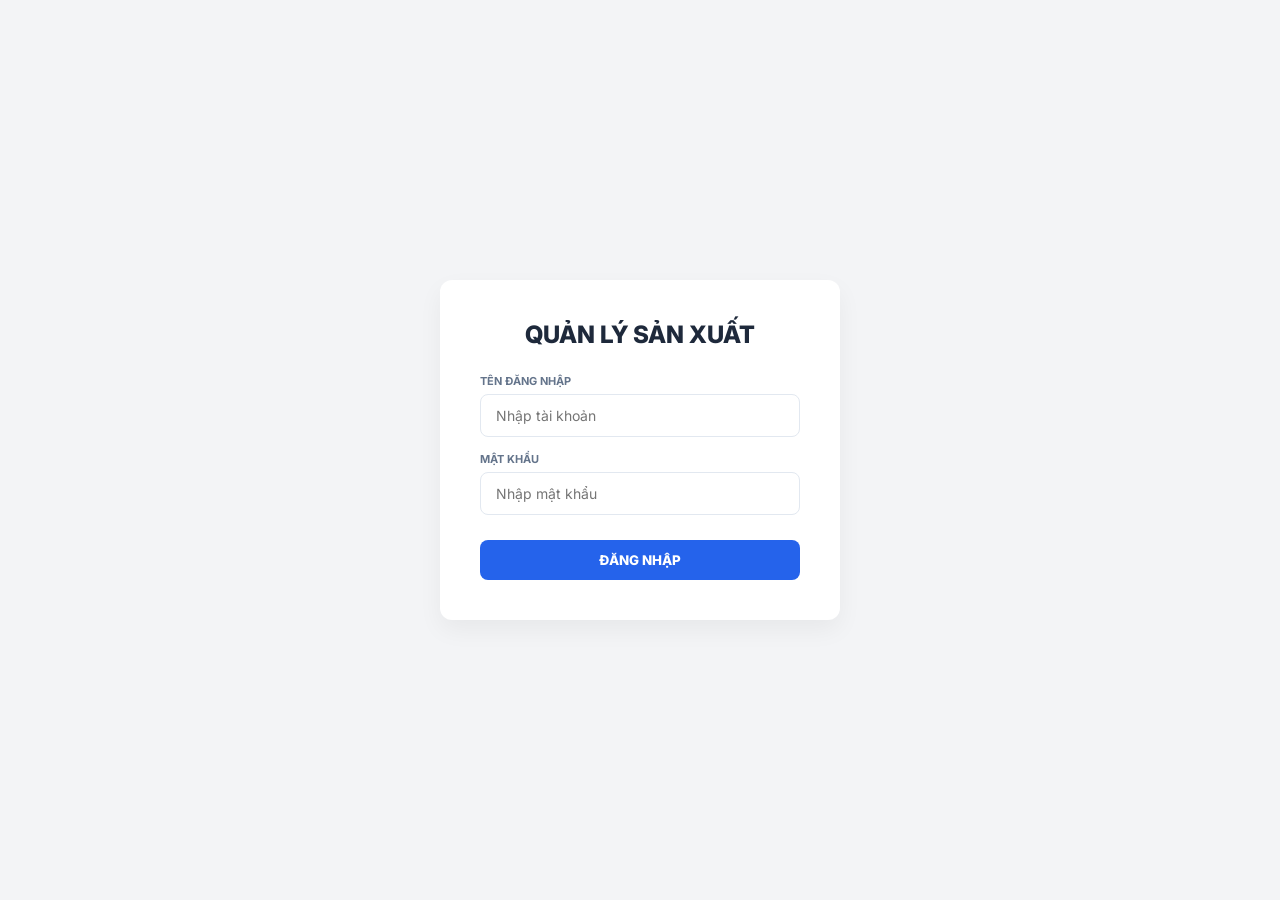
==== index.html @ e784d800 "Update index.html" ====
<!DOCTYPE html>
<html lang="vi">
<head>
    <meta charset="UTF-8">
    <meta name="viewport" content="width=device-width, initial-scale=1.0">
    <title>Hệ thống Quản lý LSX</title>
    <link href="https://fonts.googleapis.com/css2?family=Inter:wght@400;500;600;700;800;900&display=swap" rel="stylesheet">
    <link rel="stylesheet" href="style.css">
</head>
<body>

<div id="login-screen" style="display: none;">
    <div class="login-card">
        <h2>QUẢN LÝ SẢN XUẤT</h2>
        <div id="error-box" class="error-msg"></div>
        <div class="form-group">
            <label>Tên đăng nhập</label>
            <input type="text" id="user" placeholder="Nhập tài khoản">
        </div>
        <div class="form-group">
            <label>Mật khẩu</label>
            <input type="password" id="pass" placeholder="Nhập mật khẩu">
        </div>
        <button id="login-btn" onclick="handleLogin()">ĐĂNG NHẬP</button>
    </div>
</div>

<div class="app-container" id="main-app" style="display: none;">
    <aside class="sidebar">
        <div class="sidebar-header">
            <h3>BỘ LỌC TÌM KIẾM</h3>
            <a href="#" onclick="logout()" style="font-size: 11px; color: red;">Đăng xuất</a>
        </div>
        
        <div class="filter-box">
            <input type="text" id="filter-lsx" placeholder="Tìm LSX, Sản phẩm, Ghi chú...">
            <input type="text" id="filter-customer" placeholder="Theo khách hàng...">
            <select id="filter-stage">
                <option value="">-- Tất cả công đoạn --</option>
                <option value="cut">Cắt vải</option>
                <option value="sew">May thành phẩm</option>
                <option value="qc">Kiểm tra QC</option>
            </select>
            <div class="date-range-group">
                <div class="date-item">
                    <label>Từ ngày:</label>
                    <input type="date" id="filter-date-from">
                </div>
                <div class="date-item">
                    <label>Đến ngày:</label>
                    <input type="date" id="filter-date-to">
                </div>
            </div>
        </div>

        <div class="lsx-list-container">
            <div class="list-header-flex">
                <div class="list-label">DANH SÁCH LỆNH SẢN XUẤT</div>
                <button class="btn-add-main" onclick="prepareAddNew()">+ THÊM MỚI</button>
            </div>
            <div class="lsx-list" id="lsx-list-items"></div>
        </div>
    </aside>

    <main class="main-editor">
        <header class="editor-header">
            <div class="title-group">
                <h1>CHI TIẾT: <span id="display-lsx-title">---</span></h1>
                <p id="display-sub-info">Chế độ: <strong id="mode-text">Đang tải...</strong></p>
            </div>
            <div class="header-actions">
                <button class="btn-secondary" onclick="cancelAction()">HỦY BỎ</button>
                <button class="btn-primary" onclick="saveData()">LƯU DỮ LIỆU</button>
            </div>
        </header>

        <section class="form-card master-card">
            <div class="card-header">Thông tin Lệnh sản xuất (Master)</div>
            <div class="form-grid">
                <div class="field">
                    <label>Ngày LSX (Chỉ xem)</label>
                    <input type="text" id="master-date" readonly class="readonly-field" value="---">
                </div>
                <div class="field">
                    <label>Mã Lệnh sản xuất (LSX)</label>
                    <input type="text" id="master-lsx-code" readonly class="readonly-field">
                </div>
                <div class="field">
                    <label>Khách hàng</label>
                    <input type="text" id="master-customer" placeholder="Nhập tên khách hàng...">
                </div>
                <div class="field">
                    <label>Sản phẩm</label>
                    <input type="text" id="master-product" placeholder="Tên sản phẩm...">
                </div>
                <div class="field">
                    <label>Trạng thái LSX</label>
                    <select id="master-status">
                        <option value="Chưa thực hiện">Chưa thực hiện</option>
                        <option value="Đang thực hiện">Đang thực hiện</option>
                        <option value="Hoàn thành">Hoàn thành</option>
                        <option value="Hủy">Hủy</option>
                    </select>
                </div>
                <div class="field">
                    <label>Ghi chú Lệnh sản xuất</label>
                    <input type="text" id="master-note" placeholder="Ghi chú quan trọng cho lệnh này...">
                </div>
            </div>
        </section>

        <section class="form-card detail-card">
            <div class="card-header-flex">
                <span>Dữ liệu thống kê công đoạn (Detail)</span>
                <button class="btn-add" onclick="addNewRow()">+ Thêm công đoạn</button>
            </div>
            <div class="table-container">
                <table class="detail-table">
                    <thead>
                        <tr>
                            <th width="12%">Ngày thống kê</th>
                            <th width="15%">Người thống kê</th>
                            <th width="15%">Mã công đoạn</th>
                            <th width="10%">SL Mục tiêu</th>
                            <th width="10%">SL Thực tế</th>
                            <th width="8%">Tỉ lệ %</th>
                            <th width="15%">Trạng thái CĐ</th>
                            <th width="5%"></th>
                        </tr>
                    </thead>
                    <tbody id="detail-body"></tbody>
                </table>
            </div>
        </section>
    </main>
</div>

<!-- <script src="script.js"></script> -->
<script>
    const API_BASE = 'https://api-sx.technoup.info/api';

    // 1. Kiểm tra Auth (Giữ nguyên)
    document.addEventListener('DOMContentLoaded', async () => {
        const userLoggedStr = localStorage.getItem('user_logged');
        if (!userLoggedStr) { showLogin(true); return; }
        try {
            let userData = JSON.parse(userLoggedStr);
            showLogin(false);
            fetchLSXList();
        } catch (e) { logoutForced(); }
    });

    // 2. LOG DỮ LIỆU TỪ API CHI TIẾT
    async function loadDetail(id) {
        const userData = JSON.parse(localStorage.getItem('user_logged'));
        console.log(`--- [DEBUG] Đang tải chi tiết cho LSX ID: ${id} ---`);
        
        try {
            const res = await fetch(`${API_BASE}/lsx/detail/${id}`, {
                headers: { 'Authorization': `Bearer ${userData.token}` }
            });
            const result = await res.json();
            
            console.log("1. Dữ liệu thô từ API (result.details):", result.details);

            const master = result.master;
            const details = result.details;

            document.getElementById('display-lsx-title').innerText = master.lsx_code;
            document.getElementById('master-lsx-code').value = master.lsx_code;
            document.getElementById('master-customer').value = master.customer_name;
            document.getElementById('master-product').value = master.product_name;
            document.getElementById('master-status').value = master.status;
            document.getElementById('master-note').value = master.note;
            document.getElementById('master-date').value = master.created_at ? master.created_at.split(' ')[0] : '---';

            const tbody = document.getElementById('detail-body');
            tbody.innerHTML = '';

            // Kiểm tra từng dòng detail trước khi render
            details.forEach((d, index) => {
                console.log(`2. Dòng [${index}] - record_date gốc:`, `'${d.record_date}'`);
                addNewRow(d);
            });

        } catch (e) { 
            console.error("Critical Error trong loadDetail:", e);
            alert("Lỗi tải chi tiết!"); 
        }
    }

    // 3. LOG QUÁ TRÌNH ĐỔ VÀO INPUT DATE
    function addNewRow(data = {}) {
        const tbody = document.getElementById('detail-body');
        const row = document.createElement('tr');
        
        // Debug logic xử lý ngày
        let rawDate = data.record_date || '';
        let processedDate = '';
        
        if (rawDate) {
            // Thẻ <input type="date"> CHỈ CHẤP NHẬN định dạng: YYYY-MM-DD
            processedDate = rawDate.split(' ')[0]; // Tách bỏ phần giờ nếu có
            console.log(`   -> Debug Row: Gốc [${rawDate}] | Sau xử lý [${processedDate}]`);
        }

        row.innerHTML = `
            <td><input type="date" class="col-date" value="${processedDate}"></td>
            <td><input type="text" class="col-name" value="${data.recorder_name || ''}"></td>
            <td><input type="text" class="col-code" value="${data.stage_code || ''}"></td>
            <td><input type="number" class="col-tg tg-num" value="${data.target_quantity || 0}" oninput="calcRate(this)"></td>
            <td><input type="number" class="col-ac ac-num" value="${data.actual_quantity || 0}" oninput="calcRate(this)"></td>
            <td class="rate-cell">${data.target_quantity ? Math.round(data.actual_quantity/data.target_quantity*100) : 0}%</td>
            <td>
                <select class="col-status">
                    <option value="Đang làm" ${data.stage_status==='Đang làm'?'selected':''}>Đang làm</option>
                    <option value="Hoàn thành" ${data.stage_status==='Hoàn thành'?'selected':''}>Hoàn thành</option>
                </select>
            </td>
            <td><button type="button" onclick="this.closest('tr').remove()" style="color:red; border:none; background:none;">✕</button></td>
        `;
        tbody.appendChild(row);

        // Kiểm tra xem trình duyệt có chấp nhận giá trị đó không
        const lastInput = row.querySelector('.col-date');
        if (processedDate && lastInput.value === "") {
            console.warn(`   !!! LỖI: Trình duyệt từ chối giá trị "${processedDate}". Có thể sai định dạng YYYY-MM-DD.`);
        }
    }

    // --- CÁC HÀM BỔ TRỢ (GIỮ NGUYÊN) ---
    async function fetchLSXList() {
        const userData = JSON.parse(localStorage.getItem('user_logged'));
        const res = await fetch(`${API_BASE}/lsx/list`, { headers: { 'Authorization': `Bearer ${userData.token}` } });
        const result = await res.json();
        if (result.status === "success") renderLSXList(result.data);
    }

    function renderLSXList(data) {
        const container = document.getElementById('lsx-list-items');
        container.innerHTML = '';
        data.forEach(item => {
            const div = document.createElement('div');
            div.className = 'lsx-item';
            div.style = "padding:10px; border-bottom:1px solid #eee; cursor:pointer";
            div.onclick = () => loadDetail(item.id);
            div.innerHTML = `<b>${item.lsx_code}</b><br><small>${item.customer_name || 'Khách lẻ'}</small>`;
            container.appendChild(div);
        });
    }

    function calcRate(el) {
        const row = el.closest('tr');
        const tg = parseFloat(row.querySelector('.tg-num').value) || 0;
        const ac = parseFloat(row.querySelector('.ac-num').value) || 0;
        row.querySelector('.rate-cell').innerText = tg > 0 ? Math.round(ac / tg * 100) + '%' : '0%';
    }

    function showLogin(isLogin) {
        document.getElementById('login-screen').style.display = isLogin ? 'flex' : 'none';
        document.getElementById('main-app').style.display = isLogin ? 'none' : 'flex';
    }
</script>
</body>
</html>
---- style.css ----
:root {
    --primary: #2563eb; --success: #10b981; --danger: #ef4444; --warning: #f59e0b;
    --sidebar-bg: #ffffff; --main-bg: #f8fafc; --border: #e2e8f0; --text: #1e293b;
}

* { box-sizing: border-box; font-family: 'Inter', system-ui, sans-serif; }
body { margin: 0; background: var(--main-bg); color: var(--text); }

.app-container { 
    display: none; 
    height: 100vh; 
    overflow: hidden; 
}

/* SIDEBAR */
.sidebar { width: 380px; background: var(--sidebar-bg); border-right: 1px solid var(--border); display: flex; flex-direction: column; }
.sidebar-header { padding: 20px; border-bottom: 1px solid var(--border); display: flex; justify-content: space-between; align-items: center; }
.sidebar-header h3 { margin: 0; font-size: 13px; color: var(--primary); font-weight: 800; }

.filter-box { padding: 15px; background: #f1f5f9; border-bottom: 1px solid var(--border); display: flex; flex-direction: column; gap: 10px; }
.filter-box input, .filter-box select { width: 100%; padding: 8px 12px; border: 1px solid var(--border); border-radius: 6px; font-size: 13px; outline: none; }

.date-range-group { display: flex; gap: 10px; }
.date-item { flex: 1; }
.date-item label { font-size: 11px; color: #64748b; font-weight: bold; margin-bottom: 4px; display: block; }

.lsx-list-container { flex-grow: 1; overflow-y: auto; padding: 10px; }
.list-header-flex { display: flex; justify-content: space-between; align-items: center; padding: 10px; }
.list-label { font-size: 11px; font-weight: 900; color: #94a3b8; text-transform: uppercase; }
.btn-add-main { background: var(--success); color: white; border: none; padding: 6px 12px; border-radius: 4px; font-size: 11px; font-weight: 800; cursor: pointer; }

.lsx-item { padding: 15px; border-radius: 12px; margin-bottom: 10px; cursor: pointer; border: 1px solid transparent; background: white; box-shadow: 0 2px 4px rgba(0,0,0,0.02); transition: 0.2s; }
.lsx-item:hover { transform: translateY(-2px); box-shadow: 0 4px 12px rgba(0,0,0,0.05); }
.lsx-item.active { border-color: var(--primary); background: #eff6ff; }

.lsx-item-top { display: flex; justify-content: space-between; margin-bottom: 8px; }
.code { font-weight: 800; color: #1e293b; font-size: 13px; }
.customer-tag { font-size: 11px; background: #e0e7ff; color: #4338ca; padding: 2px 6px; border-radius: 4px; }
.lsx-item-name { font-size: 14px; font-weight: 600; margin-bottom: 10px; color: #334155; }
.lsx-item-meta { display: flex; justify-content: space-between; align-items: center; margin-bottom: 10px; font-size: 12px; color: #64748b; }
.status-dot { width: 8px; height: 8px; border-radius: 50%; display: inline-block; }
.processing { background: var(--primary); }

.lsx-item-progress { display: flex; align-items: center; gap: 10px; font-size: 11px; font-weight: bold; }
.progress-bg { flex-grow: 1; height: 6px; background: #e2e8f0; border-radius: 3px; overflow: hidden; }
.progress-fill { height: 100%; background: var(--success); }

/* MAIN EDITOR */
.main-editor { flex-grow: 1; overflow-y: auto; padding: 30px; }
.editor-header { display: flex; justify-content: space-between; align-items: center; margin-bottom: 30px; }
.editor-header h1 { margin: 0; font-size: 20px; font-weight: 800; }
.header-actions { display: flex; gap: 10px; }

.form-card { background: white; border-radius: 15px; padding: 25px; border: 1px solid var(--border); margin-bottom: 25px; box-shadow: 0 4px 6px -1px rgba(0,0,0,0.02); }
.card-header, .card-header-flex { font-weight: bold; color: var(--primary); margin-bottom: 20px; border-bottom: 1px solid #f1f5f9; padding-bottom: 15px; font-size: 15px; }
.card-header-flex { display: flex; justify-content: space-between; align-items: center; }

.form-grid { display: grid; grid-template-columns: 1fr 1fr; gap: 20px; }
.field label { display: block; font-size: 11px; font-weight: 700; color: #64748b; margin-bottom: 6px; text-transform: uppercase; }
.field input, .field select { width: 100%; padding: 10px 15px; border: 1px solid var(--border); border-radius: 8px; outline: none; font-size: 14px; }
.readonly-field { background: #f8fafc; color: #94a3b8; cursor: not-allowed; }

.detail-table { width: 100%; border-collapse: collapse; }
.detail-table th { text-align: left; background: #f8fafc; padding: 12px; font-size: 11px; color: #64748b; border-bottom: 2px solid var(--border); text-transform: uppercase; }
.detail-table td { padding: 10px; border-bottom: 1px solid #f1f5f9; }
.detail-table input, .detail-table select { width: 100%; padding: 8px; border: 1px solid var(--border); border-radius: 6px; font-size: 13px; outline: none; }
.detail-table input:focus { border-color: var(--primary); }

/* BUTTONS */
.btn-primary { background: var(--primary); color: white; border: none; padding: 12px 25px; border-radius: 8px; font-weight: 800; cursor: pointer; }
.btn-secondary { background: white; color: #64748b; border: 1px solid var(--border); padding: 12px 25px; border-radius: 8px; font-weight: 800; cursor: pointer; }
.btn-add { background: #eff6ff; color: var(--primary); border: 1px dashed var(--primary); padding: 8px 15px; border-radius: 8px; font-weight: 800; cursor: pointer; }
.btn-del { color: var(--danger); border: none; background: none; font-size: 20px; cursor: pointer; }
.btn-reset { background: none; border: none; color: var(--primary); font-size: 12px; cursor: pointer; text-decoration: underline; }

/* LOGIN SCREEN */
#login-screen {
    position: fixed; top: 0; left: 0; width: 100%; height: 100%;
    background: #f3f4f6; display: flex; align-items: center; justify-content: center; z-index: 9999;
}
.login-card {
    background: white; padding: 40px; border-radius: 12px;
    box-shadow: 0 10px 25px rgba(0,0,0,0.05); width: 100%; max-width: 400px;
}
.login-card h2 { 
    text-align: center; margin-top: 0; margin-bottom: 25px; 
    color: var(--text); font-weight: 800; text-transform: uppercase; 
}
.form-group { margin-bottom: 15px; }
.form-group label { 
    display: block; font-size: 11px; font-weight: 700; 
    color: #64748b; margin-bottom: 6px; text-transform: uppercase; 
}
.form-group input { 
    width: 100%; padding: 12px 15px; border: 1px solid var(--border); 
    border-radius: 8px; outline: none; font-size: 14px; 
}
#login-btn { 
    width: 100%; background: var(--primary); color: white; border: none; 
    padding: 12px; border-radius: 8px; font-weight: 800; cursor: pointer; margin-top: 10px;
}
/* Error message style */
.error-msg { 
    background: #fef2f2; color: #b91c1c; padding: 10px; border-radius: 6px; 
    font-size: 13px; margin-bottom: 15px; display: none; border: 1px solid #fee2e2; 
}
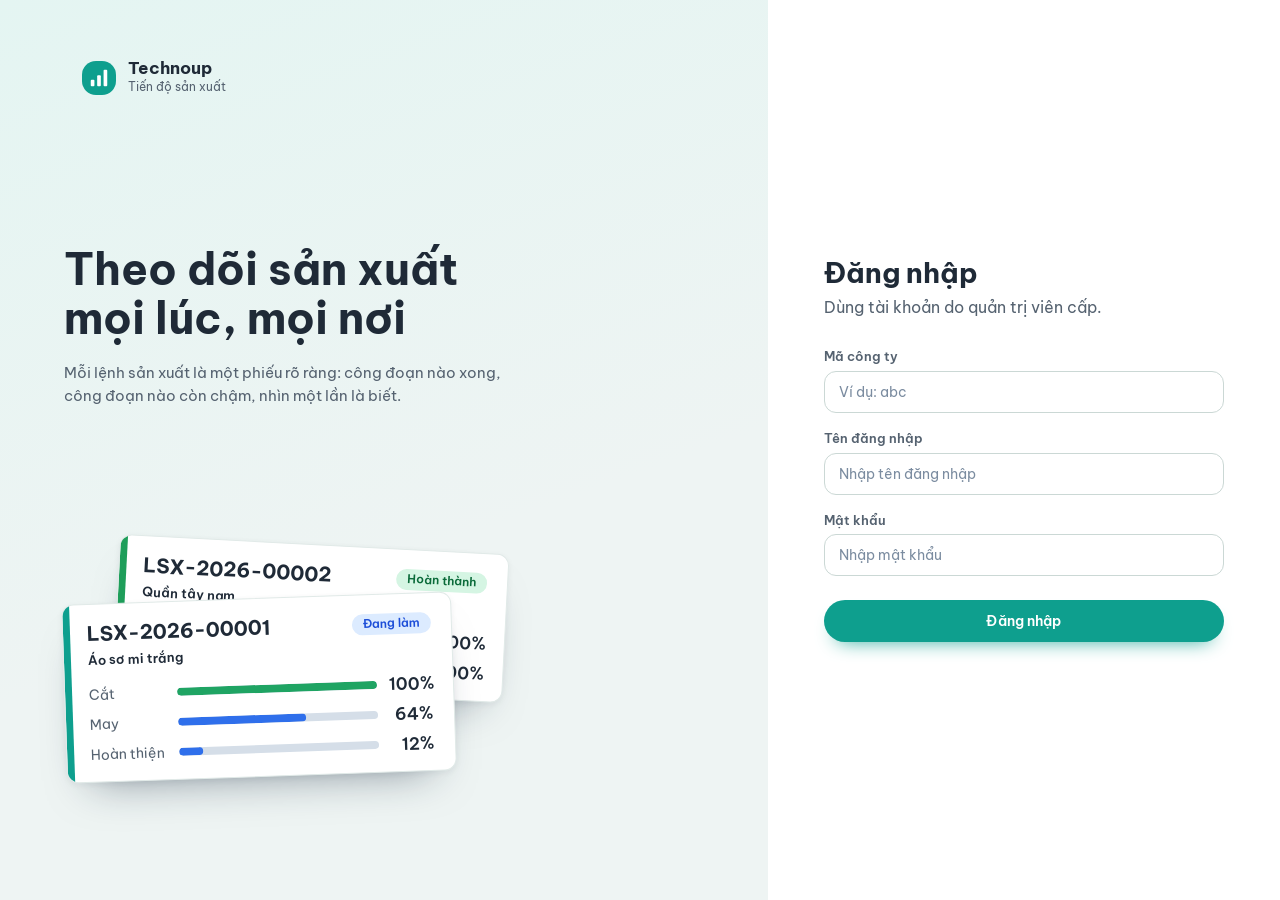
==== commit 5de0f79a: "Frontend moi: dang nhap, LSX, danh muc, tong quan" ====
--- a/index.html
+++ b/index.html
@@ -1,265 +1,203 @@
-<!DOCTYPE html>
-<html lang="vi">
-<head>
-    <meta charset="UTF-8">
-    <meta name="viewport" content="width=device-width, initial-scale=1.0">
-    <title>Hệ thống Quản lý LSX</title>
-    <link href="https://fonts.googleapis.com/css2?family=Inter:wght@400;500;600;700;800;900&display=swap" rel="stylesheet">
-    <link rel="stylesheet" href="style.css">
-</head>
-<body>
-
-<div id="login-screen" style="display: none;">
-    <div class="login-card">
-        <h2>QUẢN LÝ SẢN XUẤT</h2>
-        <div id="error-box" class="error-msg"></div>
-        <div class="form-group">
-            <label>Tên đăng nhập</label>
-            <input type="text" id="user" placeholder="Nhập tài khoản">
-        </div>
-        <div class="form-group">
-            <label>Mật khẩu</label>
-            <input type="password" id="pass" placeholder="Nhập mật khẩu">
-        </div>
-        <button id="login-btn" onclick="handleLogin()">ĐĂNG NHẬP</button>
-    </div>
-</div>
-
-<div class="app-container" id="main-app" style="display: none;">
-    <aside class="sidebar">
-        <div class="sidebar-header">
-            <h3>BỘ LỌC TÌM KIẾM</h3>
-            <a href="#" onclick="logout()" style="font-size: 11px; color: red;">Đăng xuất</a>
-        </div>
-        
-        <div class="filter-box">
-            <input type="text" id="filter-lsx" placeholder="Tìm LSX, Sản phẩm, Ghi chú...">
-            <input type="text" id="filter-customer" placeholder="Theo khách hàng...">
-            <select id="filter-stage">
-                <option value="">-- Tất cả công đoạn --</option>
-                <option value="cut">Cắt vải</option>
-                <option value="sew">May thành phẩm</option>
-                <option value="qc">Kiểm tra QC</option>
-            </select>
-            <div class="date-range-group">
-                <div class="date-item">
-                    <label>Từ ngày:</label>
-                    <input type="date" id="filter-date-from">
-                </div>
-                <div class="date-item">
-                    <label>Đến ngày:</label>
-                    <input type="date" id="filter-date-to">
-                </div>
-            </div>
-        </div>
-
-        <div class="lsx-list-container">
-            <div class="list-header-flex">
-                <div class="list-label">DANH SÁCH LỆNH SẢN XUẤT</div>
-                <button class="btn-add-main" onclick="prepareAddNew()">+ THÊM MỚI</button>
-            </div>
-            <div class="lsx-list" id="lsx-list-items"></div>
-        </div>
-    </aside>
-
-    <main class="main-editor">
-        <header class="editor-header">
-            <div class="title-group">
-                <h1>CHI TIẾT: <span id="display-lsx-title">---</span></h1>
-                <p id="display-sub-info">Chế độ: <strong id="mode-text">Đang tải...</strong></p>
-            </div>
-            <div class="header-actions">
-                <button class="btn-secondary" onclick="cancelAction()">HỦY BỎ</button>
-                <button class="btn-primary" onclick="saveData()">LƯU DỮ LIỆU</button>
-            </div>
-        </header>
-
-        <section class="form-card master-card">
-            <div class="card-header">Thông tin Lệnh sản xuất (Master)</div>
-            <div class="form-grid">
-                <div class="field">
-                    <label>Ngày LSX (Chỉ xem)</label>
-                    <input type="text" id="master-date" readonly class="readonly-field" value="---">
-                </div>
-                <div class="field">
-                    <label>Mã Lệnh sản xuất (LSX)</label>
-                    <input type="text" id="master-lsx-code" readonly class="readonly-field">
-                </div>
-                <div class="field">
-                    <label>Khách hàng</label>
-                    <input type="text" id="master-customer" placeholder="Nhập tên khách hàng...">
-                </div>
-                <div class="field">
-                    <label>Sản phẩm</label>
-                    <input type="text" id="master-product" placeholder="Tên sản phẩm...">
-                </div>
-                <div class="field">
-                    <label>Trạng thái LSX</label>
-                    <select id="master-status">
-                        <option value="Chưa thực hiện">Chưa thực hiện</option>
-                        <option value="Đang thực hiện">Đang thực hiện</option>
-                        <option value="Hoàn thành">Hoàn thành</option>
-                        <option value="Hủy">Hủy</option>
-                    </select>
-                </div>
-                <div class="field">
-                    <label>Ghi chú Lệnh sản xuất</label>
-                    <input type="text" id="master-note" placeholder="Ghi chú quan trọng cho lệnh này...">
-                </div>
-            </div>
-        </section>
-
-        <section class="form-card detail-card">
-            <div class="card-header-flex">
-                <span>Dữ liệu thống kê công đoạn (Detail)</span>
-                <button class="btn-add" onclick="addNewRow()">+ Thêm công đoạn</button>
-            </div>
-            <div class="table-container">
-                <table class="detail-table">
-                    <thead>
-                        <tr>
-                            <th width="12%">Ngày thống kê</th>
-                            <th width="15%">Người thống kê</th>
-                            <th width="15%">Mã công đoạn</th>
-                            <th width="10%">SL Mục tiêu</th>
-                            <th width="10%">SL Thực tế</th>
-                            <th width="8%">Tỉ lệ %</th>
-                            <th width="15%">Trạng thái CĐ</th>
-                            <th width="5%"></th>
-                        </tr>
-                    </thead>
-                    <tbody id="detail-body"></tbody>
-                </table>
-            </div>
-        </section>
-    </main>
-</div>
-
-<!-- <script src="script.js"></script> -->
-<script>
-    const API_BASE = 'https://api-sx.technoup.info/api';
-
-    // 1. Kiểm tra Auth (Giữ nguyên)
-    document.addEventListener('DOMContentLoaded', async () => {
-        const userLoggedStr = localStorage.getItem('user_logged');
-        if (!userLoggedStr) { showLogin(true); return; }
-        try {
-            let userData = JSON.parse(userLoggedStr);
-            showLogin(false);
-            fetchLSXList();
-        } catch (e) { logoutForced(); }
-    });
-
-    // 2. LOG DỮ LIỆU TỪ API CHI TIẾT
-    async function loadDetail(id) {
-        const userData = JSON.parse(localStorage.getItem('user_logged'));
-        console.log(`--- [DEBUG] Đang tải chi tiết cho LSX ID: ${id} ---`);
-        
-        try {
-            const res = await fetch(`${API_BASE}/lsx/detail/${id}`, {
-                headers: { 'Authorization': `Bearer ${userData.token}` }
-            });
-            const result = await res.json();
-            
-            console.log("1. Dữ liệu thô từ API (result.details):", result.details);
-
-            const master = result.master;
-            const details = result.details;
-
-            document.getElementById('display-lsx-title').innerText = master.lsx_code;
-            document.getElementById('master-lsx-code').value = master.lsx_code;
-            document.getElementById('master-customer').value = master.customer_name;
-            document.getElementById('master-product').value = master.product_name;
-            document.getElementById('master-status').value = master.status;
-            document.getElementById('master-note').value = master.note;
-            document.getElementById('master-date').value = master.created_at ? master.created_at.split(' ')[0] : '---';
-
-            const tbody = document.getElementById('detail-body');
-            tbody.innerHTML = '';
-
-            // Kiểm tra từng dòng detail trước khi render
-            details.forEach((d, index) => {
-                console.log(`2. Dòng [${index}] - record_date gốc:`, `'${d.record_date}'`);
-                addNewRow(d);
-            });
-
-        } catch (e) { 
-            console.error("Critical Error trong loadDetail:", e);
-            alert("Lỗi tải chi tiết!"); 
-        }
-    }
-
-    // 3. LOG QUÁ TRÌNH ĐỔ VÀO INPUT DATE
-    function addNewRow(data = {}) {
-        const tbody = document.getElementById('detail-body');
-        const row = document.createElement('tr');
-        
-        // Debug logic xử lý ngày
-        let rawDate = data.record_date || '';
-        let processedDate = '';
-        
-        if (rawDate) {
-            // Thẻ <input type="date"> CHỈ CHẤP NHẬN định dạng: YYYY-MM-DD
-            processedDate = rawDate.split(' ')[0]; // Tách bỏ phần giờ nếu có
-            console.log(`   -> Debug Row: Gốc [${rawDate}] | Sau xử lý [${processedDate}]`);
-        }
-
-        row.innerHTML = `
-            <td><input type="date" class="col-date" value="${processedDate}"></td>
-            <td><input type="text" class="col-name" value="${data.recorder_name || ''}"></td>
-            <td><input type="text" class="col-code" value="${data.stage_code || ''}"></td>
-            <td><input type="number" class="col-tg tg-num" value="${data.target_quantity || 0}" oninput="calcRate(this)"></td>
-            <td><input type="number" class="col-ac ac-num" value="${data.actual_quantity || 0}" oninput="calcRate(this)"></td>
-            <td class="rate-cell">${data.target_quantity ? Math.round(data.actual_quantity/data.target_quantity*100) : 0}%</td>
-            <td>
-                <select class="col-status">
-                    <option value="Đang làm" ${data.stage_status==='Đang làm'?'selected':''}>Đang làm</option>
-                    <option value="Hoàn thành" ${data.stage_status==='Hoàn thành'?'selected':''}>Hoàn thành</option>
-                </select>
-            </td>
-            <td><button type="button" onclick="this.closest('tr').remove()" style="color:red; border:none; background:none;">✕</button></td>
-        `;
-        tbody.appendChild(row);
-
-        // Kiểm tra xem trình duyệt có chấp nhận giá trị đó không
-        const lastInput = row.querySelector('.col-date');
-        if (processedDate && lastInput.value === "") {
-            console.warn(`   !!! LỖI: Trình duyệt từ chối giá trị "${processedDate}". Có thể sai định dạng YYYY-MM-DD.`);
-        }
-    }
-
-    // --- CÁC HÀM BỔ TRỢ (GIỮ NGUYÊN) ---
-    async function fetchLSXList() {
-        const userData = JSON.parse(localStorage.getItem('user_logged'));
-        const res = await fetch(`${API_BASE}/lsx/list`, { headers: { 'Authorization': `Bearer ${userData.token}` } });
-        const result = await res.json();
-        if (result.status === "success") renderLSXList(result.data);
-    }
-
-    function renderLSXList(data) {
-        const container = document.getElementById('lsx-list-items');
-        container.innerHTML = '';
-        data.forEach(item => {
-            const div = document.createElement('div');
-            div.className = 'lsx-item';
-            div.style = "padding:10px; border-bottom:1px solid #eee; cursor:pointer";
-            div.onclick = () => loadDetail(item.id);
-            div.innerHTML = `<b>${item.lsx_code}</b><br><small>${item.customer_name || 'Khách lẻ'}</small>`;
-            container.appendChild(div);
-        });
-    }
-
-    function calcRate(el) {
-        const row = el.closest('tr');
-        const tg = parseFloat(row.querySelector('.tg-num').value) || 0;
-        const ac = parseFloat(row.querySelector('.ac-num').value) || 0;
-        row.querySelector('.rate-cell').innerText = tg > 0 ? Math.round(ac / tg * 100) + '%' : '0%';
-    }
-
-    function showLogin(isLogin) {
-        document.getElementById('login-screen').style.display = isLogin ? 'flex' : 'none';
-        document.getElementById('main-app').style.display = isLogin ? 'none' : 'flex';
-    }
-</script>
-</body>
-</html>
+<!DOCTYPE html>
+<html lang="vi">
+<head>
+<meta charset="UTF-8">
+<meta name="viewport" content="width=device-width, initial-scale=1">
+<title>Quản lý tiến độ sản xuất</title>
+<link rel="preconnect" href="https://fonts.googleapis.com">
+<link rel="preconnect" href="https://fonts.gstatic.com" crossorigin>
+<link href="https://fonts.googleapis.com/css2?family=Be+Vietnam+Pro:wght@400;500;600;700&display=swap&subset=vietnamese" rel="stylesheet">
+<link rel="stylesheet" href="css/style.css">
+</head>
+<body data-pt="3">
+
+<!-- Bộ biểu tượng dùng chung -->
+<svg width="0" height="0" style="position:absolute" aria-hidden="true">
+  <symbol id="i-search" viewBox="0 0 24 24"><circle cx="11" cy="11" r="7"/><path d="m20 20-3.5-3.5"/></symbol>
+  <symbol id="i-plus" viewBox="0 0 24 24"><path d="M12 5v14M5 12h14"/></symbol>
+  <symbol id="i-lock" viewBox="0 0 24 24"><rect x="5" y="11" width="14" height="9" rx="2"/><path d="M8 11V8a4 4 0 0 1 8 0v3"/></symbol>
+  <symbol id="i-trash" viewBox="0 0 24 24"><path d="M4 7h16M10 11v6M14 11v6M6 7l1 12a2 2 0 0 0 2 2h6a2 2 0 0 0 2-2l1-12M9 7V4h6v3"/></symbol>
+  <symbol id="i-check" viewBox="0 0 24 24"><path d="m5 12 5 5 9-10"/></symbol>
+  <symbol id="i-alert" viewBox="0 0 24 24"><circle cx="12" cy="12" r="9"/><path d="M12 7v6M12 16.5v.5"/></symbol>
+  <symbol id="i-user" viewBox="0 0 24 24"><circle cx="12" cy="8" r="4"/><path d="M4 21a8 8 0 0 1 16 0"/></symbol>
+  <symbol id="i-cal" viewBox="0 0 24 24"><rect x="3" y="5" width="18" height="16" rx="2"/><path d="M3 10h18M8 3v4M16 3v4"/></symbol>
+  <symbol id="i-out" viewBox="0 0 24 24"><path d="M9 21H5a2 2 0 0 1-2-2V5a2 2 0 0 1 2-2h4M16 17l5-5-5-5M21 12H9"/></symbol>
+  <symbol id="i-save" viewBox="0 0 24 24"><path d="M5 3h11l4 4v12a2 2 0 0 1-2 2H5a2 2 0 0 1-2-2V5a2 2 0 0 1 2-2zM7 3v6h8V3M7 21v-7h10v7"/></symbol>
+</svg>
+
+<!-- ============ ĐĂNG NHẬP ============ -->
+<div id="login-screen">
+  <div class="login-wrap">
+    <section class="login-hero">
+      <div class="brand">
+        <div class="brand-mark"><svg viewBox="0 0 24 24" fill="#fff"><rect x="3" y="14" width="4" height="7" rx="1"/><rect x="10" y="9" width="4" height="12" rx="1"/><rect x="17" y="3" width="4" height="18" rx="1"/></svg></div>
+        <div class="brand-text"><strong>Technoup</strong><span>Tiến độ sản xuất</span></div>
+      </div>
+      <div>
+        <h2>Theo dõi sản xuất mọi lúc, mọi nơi</h2>
+        <p class="hero-copy">Mỗi lệnh sản xuất là một phiếu rõ ràng: công đoạn nào xong, công đoạn nào còn chậm, nhìn một lần là biết.</p>
+      </div>
+      <div class="hero-tickets" aria-hidden="true">
+        <div class="hero-ticket back">
+          <div class="t-line"><span class="code">LSX-2026-00002</span><span class="chip" data-state="ok">Hoàn thành</span></div>
+          <p class="t-name">Quần tây nam</p>
+          <div class="stage-row"><span>Cắt</span><span class="mini-ruler" data-state="ok"><i style="width:100%"></i></span><b>100%</b></div>
+          <div class="stage-row"><span>May</span><span class="mini-ruler" data-state="ok"><i style="width:100%"></i></span><b>100%</b></div>
+        </div>
+        <div class="hero-ticket front">
+          <div class="t-line"><span class="code">LSX-2026-00001</span><span class="chip" data-state="info">Đang làm</span></div>
+          <p class="t-name">Áo sơ mi trắng</p>
+          <div class="stage-row"><span>Cắt</span><span class="mini-ruler" data-state="ok"><i style="width:100%"></i></span><b>100%</b></div>
+          <div class="stage-row"><span>May</span><span class="mini-ruler"><i style="width:64%"></i></span><b>64%</b></div>
+          <div class="stage-row"><span>Hoàn thiện</span><span class="mini-ruler"><i style="width:12%"></i></span><b>12%</b></div>
+        </div>
+      </div>
+    </section>
+
+    <form class="login-card" id="login-form" novalidate>
+      <h2>Đăng nhập</h2>
+      <p class="login-sub">Dùng tài khoản do quản trị viên cấp.</p>
+      <div id="error-box" class="error-msg" role="alert"></div>
+      <div class="form-group"><label for="login-company">Mã công ty</label><input id="login-company" type="text" autocomplete="organization" autocapitalize="none" spellcheck="false" placeholder="Ví dụ: abc"></div>
+      <div class="form-group"><label for="user">Tên đăng nhập</label><input id="user" type="text" autocomplete="username" autocapitalize="none" spellcheck="false" placeholder="Nhập tên đăng nhập"></div>
+      <div class="form-group"><label for="pass">Mật khẩu</label><input id="pass" type="password" autocomplete="current-password" placeholder="Nhập mật khẩu"></div>
+      <button id="login-btn" class="btn-primary" type="submit">Đăng nhập</button>
+    </form>
+  </div>
+</div>
+
+<!-- ============ ỨNG DỤNG ============ -->
+<div id="main-app" class="app-container">
+
+  <aside class="sidebar">
+    <div class="brand">
+      <div class="brand-mark"><svg viewBox="0 0 24 24" fill="#fff"><rect x="3" y="14" width="4" height="7" rx="1"/><rect x="10" y="9" width="4" height="12" rx="1"/><rect x="17" y="3" width="4" height="18" rx="1"/></svg></div>
+      <div class="brand-text"><strong>Technoup</strong><span>Tiến độ sản xuất</span></div>
+    </div>
+
+    <nav class="sidebar-nav" aria-label="Chuyển màn hình"><a class="on" href="index.html">Lệnh sản xuất</a><a href="danh-muc.html">Danh mục</a><a href="tong-quan.html">Tổng quan</a></nav>
+
+    <div class="filter-box">
+      <label class="search"><span class="sr-only">Tìm theo mã LSX</span>
+        <svg class="i"><use href="#i-search"/></svg>
+        <input id="filter-lsx" type="text" placeholder="Tìm mã LSX" autocomplete="off">
+      </label>
+      <div class="filter-grid">
+        <select id="filter-customer" aria-label="Khách hàng"><option value="">Mọi khách hàng</option></select>
+        <select id="filter-stage" aria-label="Công đoạn"><option value="">Mọi công đoạn</option></select>
+      </div>
+      <div class="date-range-group">
+        <div class="date-item"><label for="filter-date-from">Từ ngày</label><input id="filter-date-from" type="date"></div>
+        <div class="date-item"><label for="filter-date-to">Đến ngày</label><input id="filter-date-to" type="date"></div>
+      </div>
+    </div>
+
+    <div class="lsx-list-container">
+      <div class="list-header-flex">
+        <span class="list-label">Lệnh sản xuất</span>
+        <span class="count-pill" id="lsx-count">0</span>
+        <button class="btn-add-main" id="btn-new" type="button"><svg class="i"><use href="#i-plus"/></svg>Thêm mới</button>
+      </div>
+      <div id="lsx-list-items" class="lsx-list"></div>
+    </div>
+
+    <div class="sidebar-footer">
+      <div class="avatar" id="user-avatar">A</div>
+      <div class="user-info"><b id="user-name"></b><small id="user-company"></small></div>
+      <button class="logout" id="btn-logout" type="button"><svg class="i" style="width:16px;height:16px"><use href="#i-out"/></svg>Thoát</button>
+    </div>
+  </aside>
+
+  <main class="main-editor">
+    <div class="editor-inner">
+
+      <header class="editor-header">
+        <div>
+          <h1><span class="sr-only">Chi tiết: </span><span id="display-lsx-title">Lệnh mới</span></h1>
+          <div id="display-sub-info"></div>
+        </div>
+        <div class="header-actions">
+          <button class="btn-secondary" id="btn-cancel" type="button">Hủy bỏ</button>
+          <button class="btn-primary" id="btn-save" type="button"><svg class="i"><use href="#i-save"/></svg><span>Lưu dữ liệu</span></button>
+        </div>
+      </header>
+
+      <section class="progress-panel" aria-label="Tiến độ tổng">
+        <div class="ruler" id="ruler" style="--p:0%">
+          <div class="ruler-pin" id="ruler-pin">0%</div>
+          <div class="ruler-track"><span class="ruler-fill"></span></div>
+          <div class="ruler-scale"></div>
+          <div class="ruler-labels"><span>0</span><span>25</span><span>50</span><span>75</span><span>100</span></div>
+        </div>
+        <dl class="stats">
+          <div><dd id="stat-plan">0</dd><dt>Tổng mục tiêu</dt></div>
+          <div><dd id="stat-actual">0</dd><dt>Tổng thực tế</dt></div>
+          <div><dd id="stat-done">0/0</dd><dt>Công đoạn xong</dt></div>
+        </dl>
+      </section>
+
+      <section class="master-card" id="master-form">
+        <h2 class="section-title">Thông tin lệnh</h2>
+        <div class="form-grid" style="margin-top:16px">
+          <div class="field span-4"><label for="master-customer">Khách hàng</label><input id="master-customer" type="text" maxlength="150" placeholder="Tên khách hàng"></div>
+          <div class="field span-4"><label for="master-product">Sản phẩm</label><input id="master-product" type="text" maxlength="200" placeholder="Tên sản phẩm"></div>
+          <div class="field span-4"><label for="master-status">Trạng thái LSX</label><select id="master-status"></select></div>
+          <div class="field span-3"><label for="master-qty">Số lượng đơn hàng</label><input id="master-qty" type="number" min="0" step="0.01" inputmode="decimal" placeholder="0"></div>
+          <div class="field span-3"><label for="master-start">Ngày bắt đầu</label><input id="master-start" type="date"></div>
+          <div class="field span-3"><label for="master-due">Hạn giao</label><input id="master-due" type="date"></div>
+          <div class="field span-3"><label for="master-lsx-code">Mã LSX</label>
+            <div class="input-wrap"><input id="master-lsx-code" type="text" readonly><svg class="i"><use href="#i-lock"/></svg></div></div>
+          <div class="field span-9"><label for="master-note">Ghi chú</label><input id="master-note" type="text" maxlength="500" placeholder="Ghi chú thêm (nếu có)"></div>
+          <div class="field span-3"><label for="master-date">Ngày LSX</label>
+            <div class="input-wrap"><input id="master-date" type="date" readonly><svg class="i"><use href="#i-lock"/></svg></div></div>
+        </div>
+      </section>
+
+      <section class="detail-card">
+        <div class="card-header-flex">
+          <h2 class="section-title">Thống kê theo công đoạn</h2>
+          <button class="btn-add" id="btn-add-row" type="button"><svg class="i"><use href="#i-plus"/></svg>Thêm dòng</button>
+        </div>
+        <div class="table-container">
+          <table class="detail-table">
+            <thead><tr>
+              <th>Ngày</th><th>Công đoạn</th><th>Mã</th>
+              <th class="num">Mục tiêu</th><th class="num">Thực tế</th>
+              <th>Tỷ lệ</th><th>Trạng thái</th><th><span class="sr-only">Xóa</span></th>
+            </tr></thead>
+            <tbody id="detail-body"></tbody>
+          </table>
+        </div>
+        <div id="table-empty" class="table-empty" hidden>Chưa có công đoạn nào. Chọn “Thêm dòng” để bắt đầu.</div>
+      </section>
+
+    </div>
+  </main>
+</div>
+
+
+<div class="modal-back" id="modal-back"><form class="modal" id="quick-form" role="dialog" aria-modal="true" aria-labelledby="qm-title" novalidate>
+  <h3 id="qm-title"></h3><p class="modal-sub" id="qm-sub"></p>
+  <div class="modal-err" id="qm-err" role="alert"></div>
+  <div class="field"><label for="qm-name" id="qm-name-label">Tên</label><input id="qm-name" type="text" maxlength="200" autocomplete="off"></div>
+  <div class="modal-row">
+    <div class="field"><label for="qm-code">Mã (không bắt buộc)</label><input id="qm-code" type="text" maxlength="20" autocomplete="off"></div>
+    <div class="field"><label for="qm-extra" id="qm-extra-label"></label><input id="qm-extra" type="text" maxlength="50" autocomplete="off"></div>
+  </div>
+  <div class="field"><label for="qm-note">Ghi chú (không bắt buộc)</label><input id="qm-note" type="text" maxlength="255" autocomplete="off"></div>
+  <div class="modal-actions"><button type="button" class="btn-secondary" id="qm-cancel">Hủy</button><button type="submit" class="btn-primary" id="qm-save">Lưu và chọn</button></div>
+</form></div>
+
+<div class="toast" id="toast" role="status"><svg class="i"><use href="#i-check"/></svg><span id="toast-text"></span></div>
+
+<script src="js/config.js"></script>
+<script src="js/ui.js"></script>
+<script src="js/api.js"></script>
+<script src="js/auth.js"></script>
+<script src="js/catalog.js"></script>
+<script src="js/quick.js"></script>
+<script src="js/lsx-list.js"></script>
+<script src="js/lsx-form.js"></script>
+<script src="js/app.js"></script>
+</body>
+</html>
--- a/css/style.css
+++ b/css/style.css
@@ -0,0 +1,756 @@
+/* =====================================================================
+   TECHNOUP · QUẢN LÝ TIẾN ĐỘ SẢN XUẤT
+   style.css — giao diện mới (bản xem thử)
+
+   Ý tưởng: lệnh sản xuất là một tấm phiếu, tiến độ là thước đo có vạch chia.
+   Tông sáng, chữ kiểu bảng hiệu công nghiệp (Barlow), một màu nhấn xanh.
+
+   Muốn chỉnh nhanh: sửa các biến ở mục 1 (màu, cỡ bo góc, phông chữ).
+   Mục lục:
+     1. Biến thiết kế        5. Thanh bên (danh sách phiếu)
+     2. Nền & chữ cơ bản     6. Khung soạn thảo (đầu trang, form, bảng)
+     3. Thành phần dùng chung 7. Thông báo
+     4. Màn hình đăng nhập   8. Màn hình nhỏ & giảm chuyển động
+   ===================================================================== */
+
+/* 1. BIẾN THIẾT KẾ ---------------------------------------------------- */
+:root {
+  /* Chữ & nền */
+  --ink:        #14263B;   /* chữ chính, thanh tiến độ, nút đậm */
+  --ink-2:      #4A5C72;   /* chữ phụ, nhãn */
+  --ink-3:      #5E7086;   /* chữ mờ, chú thích, vạch chia */
+  --mist:       #EAEFF4;   /* nền trang */
+  --side:       #F7F9FB;   /* nền thanh bên */
+  --paper:      #FFFFFF;   /* mặt giấy: ô nhập, bảng, phiếu */
+  --line:       #D9E1E9;   /* đường kẻ mảnh */
+  --line-strong:#C3CEDA;   /* viền ô nhập */
+
+  /* Màu nhấn (nút chính, vòng focus, trạng thái đang làm) */
+  --accent:      #1668E3;
+  --accent-ink:  #0F4FB8;
+  --accent-soft: #E3EEFF;
+
+  /* Màu trạng thái */
+  --ok:    #1E9E5A;  --ok-soft:   #DDF3E7;  --ok-ink:   #0B6B3A;
+  --warn:  #D98A00;  --warn-soft: #FFF0CC;  --warn-ink: #8A5300;  /* dành cho "nguy cơ chậm" */
+  --bad:   #D92D20;  --bad-soft:  #FCE4E1;  --bad-ink:  #A3231A;
+  --idle:  #8A9AAD;  --idle-soft: #E6EBF1;  --idle-ink: #47586C;
+
+  /* Hình khối */
+  --r-input: 8px;
+  --r-ticket: 10px;
+  --r-sheet: 14px;
+
+  /* Phông chữ */
+  --font:    'Barlow', system-ui, -apple-system, 'Segoe UI', Roboto, sans-serif;
+  --display: 'Barlow Condensed', 'Barlow', system-ui, sans-serif;
+
+  /* Nền kẻ ô mờ (giấy kế hoạch) */
+  --grid: linear-gradient(rgba(20,38,59,.035) 1px, transparent 1px),
+          linear-gradient(90deg, rgba(20,38,59,.035) 1px, transparent 1px);
+}
+
+/* 2. NỀN & CHỮ CƠ BẢN --------------------------------------------------- */
+*, *::before, *::after { box-sizing: border-box; }
+html { -webkit-text-size-adjust: 100%; }
+body {
+  margin: 0;
+  background: var(--mist);
+  color: var(--ink);
+  font: 400 15px/1.5 var(--font);
+  -webkit-font-smoothing: antialiased;
+  text-rendering: optimizeLegibility;
+}
+h1, h2, h3, p, dl, dd { margin: 0; }
+button, input, select, textarea { font: inherit; color: inherit; }
+button { cursor: pointer; }
+[hidden] { display: none !important; }
+.sr-only {
+  position: absolute; width: 1px; height: 1px; margin: -1px; padding: 0;
+  overflow: hidden; clip: rect(0 0 0 0); white-space: nowrap; border: 0;
+}
+.i {
+  width: 18px; height: 18px; flex: none;
+  fill: none; stroke: currentColor; stroke-width: 1.9;
+  stroke-linecap: round; stroke-linejoin: round;
+}
+:focus-visible { outline: 3px solid rgba(22,104,227,.45); outline-offset: 2px; }
+
+/* Khung ứng dụng (JS bật display:flex sau khi đăng nhập) */
+.app-container { display: none; height: 100vh; height: 100dvh; overflow: hidden; }
+
+/* 3. THÀNH PHẦN DÙNG CHUNG --------------------------------------------- */
+
+/* Nút */
+.btn-primary, .btn-secondary, .btn-add, .btn-add-main {
+  display: inline-flex; align-items: center; justify-content: center; gap: 8px;
+  border: 1px solid transparent; border-radius: var(--r-input);
+  font-weight: 600; letter-spacing: .01em; white-space: nowrap;
+  transition: background-color .15s, border-color .15s, box-shadow .15s, transform .1s;
+}
+.btn-primary:active, .btn-secondary:active, .btn-add:active, .btn-add-main:active { transform: translateY(1px); }
+.btn-primary { height: 46px; padding: 0 22px; font-size: 16px; color: #fff; background: var(--accent);
+  box-shadow: 0 1px 0 rgba(255,255,255,.18) inset, 0 8px 18px -10px rgba(22,104,227,.9); }
+.btn-primary:hover { background: var(--accent-ink); }
+.btn-primary[disabled] { opacity: .75; cursor: progress; }
+.btn-secondary { height: 46px; padding: 0 20px; font-size: 16px; color: var(--ink-2); background: var(--paper); border-color: var(--line-strong); }
+.btn-secondary:hover { color: var(--ink); border-color: var(--ink-3); }
+.btn-add { height: 40px; padding: 0 16px; font-size: 15px; color: var(--accent-ink); background: var(--accent-soft); border-color: rgba(22,104,227,.25); }
+.btn-add:hover { background: #D5E5FF; border-color: rgba(22,104,227,.5); }
+.btn-add-main { height: 36px; padding: 0 14px; font-size: 14px; color: #fff; background: var(--accent); }
+.btn-add-main:hover { background: var(--accent-ink); }
+.btn-primary .i, .btn-secondary .i, .btn-add .i, .btn-add-main .i { width: 17px; height: 17px; stroke-width: 2.2; }
+
+/* Nhãn trạng thái */
+.chip {
+  display: inline-flex; align-items: center; height: 24px; padding: 0 9px;
+  border-radius: 6px; font-size: 13px; font-weight: 600; white-space: nowrap;
+  background: var(--idle-soft); color: var(--idle-ink);
+}
+.chip[data-state="info"] { background: var(--accent-soft); color: var(--accent-ink); }
+.chip[data-state="ok"]   { background: var(--ok-soft);     color: var(--ok-ink); }
+.chip[data-state="warn"] { background: var(--warn-soft);   color: var(--warn-ink); }
+.chip[data-state="bad"]  { background: var(--bad-soft);    color: var(--bad-ink); }
+
+/* Ô nhập */
+.field label, .form-group label, .date-item label {
+  display: block; margin-bottom: 6px; font-size: 14px; font-weight: 600; color: var(--ink-2);
+}
+.field input, .field select, .field textarea,
+.filter-box input, .filter-box select, .form-group input {
+  width: 100%; height: 44px; padding: 0 14px;
+  border: 1px solid var(--line-strong); border-radius: var(--r-input);
+  background-color: var(--paper); font-size: 16px; line-height: 1.2;
+  appearance: none; -webkit-appearance: none;
+  transition: border-color .15s, box-shadow .15s, background-color .15s;
+}
+.field input::placeholder, .filter-box input::placeholder, .form-group input::placeholder,
+.detail-table input::placeholder { color: #7B8CA0; }
+.field input:hover, .field select:hover, .filter-box input:hover, .filter-box select:hover,
+.form-group input:hover { border-color: var(--ink-3); }
+.field input:focus, .field select:focus, .filter-box input:focus, .filter-box select:focus,
+.form-group input:focus {
+  outline: none; border-color: var(--accent); box-shadow: 0 0 0 3px rgba(22,104,227,.18);
+}
+select, .detail-table select {
+  background-image: url("data:image/svg+xml,%3Csvg xmlns='http://www.w3.org/2000/svg' viewBox='0 0 24 24' fill='none' stroke='%234A5C72' stroke-width='2.4' stroke-linecap='round' stroke-linejoin='round'%3E%3Cpath d='m6 9 6 6 6-6'/%3E%3C/svg%3E");
+  background-repeat: no-repeat; background-position: right 12px center; background-size: 16px;
+  padding-right: 38px !important;
+}
+
+/* Ô chỉ xem */
+.input-wrap { position: relative; }
+.input-wrap .i { position: absolute; right: 13px; top: 50%; transform: translateY(-50%); color: var(--ink-3); pointer-events: none; }
+.readonly-field, .field input[readonly] {
+  background-color: #E4EAF0; color: var(--ink-2); border-color: transparent; cursor: not-allowed;
+  padding-right: 40px;
+}
+.field input[readonly]:hover { border-color: transparent; }
+
+/* Thước đo tiến độ nhỏ (dùng ở phiếu và bảng) */
+.mini-ruler { position: relative; display: block; height: 6px; border-radius: 3px; background: #D5DEE8; overflow: hidden; }
+.mini-ruler i { display: block; height: 100%; width: 0; background: var(--ink); transition: width .5s cubic-bezier(.2,.7,.2,1); }
+.mini-ruler::after {  /* khe ở 25% / 50% / 75% */
+  content: ''; position: absolute; inset: 0;
+  background: repeating-linear-gradient(90deg, transparent 0 calc(25% - 1.5px), var(--paper) calc(25% - 1.5px) 25%);
+}
+.mini-ruler[data-state="ok"] i  { background: var(--ok); }
+.mini-ruler[data-state="bad"] i { background: var(--idle); }
+
+/* 4. MÀN HÌNH ĐĂNG NHẬP ------------------------------------------------- */
+#login-screen { position: fixed; inset: 0; z-index: 9999; display: none; background: var(--paper); }
+.login-wrap { display: grid; grid-template-columns: minmax(0, 1.2fr) minmax(400px, .8fr); width: 100%; height: 100%; }
+.login-hero {
+  position: relative; overflow: hidden; display: flex; flex-direction: column; justify-content: space-between;
+  padding: 44px 64px 56px; background-color: var(--mist);
+  background-image: var(--grid); background-size: 32px 32px;
+}
+.login-hero h2 { max-width: 9em; font: 700 72px/1 var(--display); letter-spacing: .005em; }
+.login-hero .hero-copy { max-width: 30em; margin-top: 20px; font-size: 19px; color: var(--ink-2); }
+.hero-tickets { position: relative; width: min(100%, 470px); height: 300px; }
+.hero-ticket {
+  position: absolute; width: 390px; padding: 18px 20px 16px 24px; overflow: hidden;
+  background: var(--paper); border: 1px solid var(--line); border-radius: 12px;
+  box-shadow: 0 24px 44px -26px rgba(20,38,59,.5), 0 2px 6px rgba(20,38,59,.06);
+}
+.hero-ticket::before { content: ''; position: absolute; left: 0; top: 0; bottom: 0; width: 7px; background: var(--accent); }
+.hero-ticket.back  { left: 52px; top: 0; transform: rotate(3deg); }
+.hero-ticket.back::before { background: var(--ok); }
+.hero-ticket.front { left: 0; top: 54px; transform: rotate(-2deg); }
+.hero-ticket .t-line { display: flex; justify-content: space-between; align-items: center; gap: 12px; }
+.hero-ticket .code { font: 700 20px/1.1 var(--display); letter-spacing: .02em; }
+.hero-ticket .t-name { margin: 6px 0 14px; font-weight: 600; }
+.hero-ticket .stage-row { display: grid; grid-template-columns: 76px 1fr 44px; align-items: center; gap: 12px; margin-top: 9px; font-size: 14px; color: var(--ink-2); }
+.hero-ticket .stage-row b { font: 600 17px/1 var(--display); text-align: right; color: var(--ink); }
+
+.login-card { display: flex; flex-direction: column; justify-content: center; width: 100%; max-width: 520px; margin: 0 auto; padding: 48px 56px; }
+.login-card h2 { font: 700 44px/1.05 var(--display); }
+.login-card .login-sub { margin: 8px 0 28px; font-size: 16px; color: var(--ink-2); }
+.form-group { margin-bottom: 16px; }
+.form-group input { height: 48px; }
+#login-btn { width: 100%; height: 48px; margin-top: 8px; }
+.error-msg {
+  display: none; margin-bottom: 16px; padding: 11px 14px; border-radius: var(--r-input);
+  background: var(--bad-soft); color: var(--bad-ink); font-size: 15px; font-weight: 500;
+  border-left: 4px solid var(--bad);
+}
+
+/* 5. THANH BÊN: DANH SÁCH PHIẾU ---------------------------------------- */
+.sidebar { width: 368px; flex: none; display: flex; flex-direction: column; background: var(--side); border-right: 1px solid var(--line); }
+.brand { display: flex; align-items: center; gap: 12px; padding: 20px 22px 16px; }
+.brand-mark { width: 40px; height: 40px; flex: none; display: grid; place-items: center; border-radius: 10px; background: var(--ink); }
+.brand-mark svg { width: 22px; height: 22px; }
+.brand-text strong { display: block; font: 700 25px/1 var(--display); letter-spacing: .01em; }
+.brand-text span { font-size: 14px; color: var(--ink-2); }
+
+.filter-box { display: grid; gap: 10px; padding: 0 18px 16px; border-bottom: 1px solid var(--line); }
+.search { position: relative; display: block; }
+.search .i { position: absolute; left: 13px; top: 50%; transform: translateY(-50%); color: var(--ink-3); pointer-events: none; }
+.search input { padding-left: 40px; }
+.filter-grid, .date-range-group { display: grid; grid-template-columns: 1fr 1fr; gap: 10px; }
+.filter-box select { font-size: 15px; }
+.date-item label { margin-bottom: 4px; font-size: 13px; }
+.filter-box input[type="date"] { padding: 0 10px; font-size: 15px; }
+
+.lsx-list-container { flex: 1; min-height: 0; display: flex; flex-direction: column; }
+.list-header-flex { display: flex; align-items: center; gap: 10px; padding: 16px 18px 10px; }
+.list-label { font: 600 22px/1 var(--display); letter-spacing: .01em; }
+.count-pill { min-width: 26px; height: 22px; padding: 0 8px; border-radius: 11px; background: var(--idle-soft); color: var(--idle-ink); font-size: 13px; font-weight: 700; display: inline-grid; place-items: center; }
+.btn-add-main { margin-left: auto; }
+.lsx-list { flex: 1; min-height: 0; display: grid; align-content: start; gap: 10px; padding: 4px 18px 18px; overflow-y: auto; scrollbar-width: thin; scrollbar-color: #C3CEDA transparent; }
+.list-empty { padding: 28px 8px; text-align: center; color: var(--ink-2); }
+
+/* Phiếu lệnh sản xuất */
+.lsx-item {
+  position: relative; padding: 13px 14px 12px 22px;
+  background: var(--paper); border: 1px solid var(--line); border-radius: var(--r-ticket);
+  cursor: pointer; transition: border-color .15s, box-shadow .15s;
+}
+.lsx-item::before { content: ''; position: absolute; left: -1px; top: -1px; bottom: -1px; width: 7px; border-radius: var(--r-ticket) 0 0 var(--r-ticket); background: var(--idle); }
+.lsx-item[data-state="info"]::before { background: var(--accent); }
+.lsx-item[data-state="ok"]::before   { background: var(--ok); }
+.lsx-item[data-state="bad"]::before  { background: var(--bad); }
+.lsx-item:hover { border-color: var(--line-strong); box-shadow: 0 8px 18px -12px rgba(20,38,59,.45); }
+.lsx-item.active { border-color: var(--ink); box-shadow: 0 0 0 1px var(--ink); }
+.lsx-item-top { display: flex; align-items: center; justify-content: space-between; gap: 8px; }
+.code { font: 700 19px/1.1 var(--display); letter-spacing: .02em; }
+.lsx-item-name { margin: 6px 0 8px; font-size: 16px; font-weight: 600; line-height: 1.3; }
+.lsx-item-meta { display: flex; align-items: center; gap: 14px; font-size: 14px; color: var(--ink-2); }
+.lsx-item-meta span { display: inline-flex; align-items: center; gap: 6px; min-width: 0; }
+.lsx-item-meta .i { width: 15px; height: 15px; color: var(--ink-3); }
+.customer-tag { overflow: hidden; text-overflow: ellipsis; white-space: nowrap; }
+.lsx-item-progress { display: flex; align-items: center; gap: 12px; margin-top: 11px; padding-top: 11px; border-top: 1px dashed var(--line-strong); }
+.lsx-item-progress .mini-ruler { flex: 1; }
+.lsx-item-progress b { min-width: 40px; text-align: right; font: 700 18px/1 var(--display); }
+
+.sidebar-footer { display: flex; align-items: center; gap: 12px; padding: 12px 18px; border-top: 1px solid var(--line); background: var(--paper); }
+.avatar { width: 36px; height: 36px; flex: none; display: grid; place-items: center; border-radius: 50%; background: var(--accent-soft); color: var(--accent-ink); font: 700 17px/1 var(--display); }
+.user-info { min-width: 0; line-height: 1.25; }
+.user-info b { display: block; font-weight: 600; overflow: hidden; text-overflow: ellipsis; white-space: nowrap; }
+.user-info small { font-size: 13px; color: var(--ink-2); }
+.logout { margin-left: auto; display: inline-flex; align-items: center; gap: 6px; height: 36px; padding: 0 10px; border: 0; border-radius: var(--r-input); background: transparent; color: var(--ink-2); font-size: 14px; font-weight: 600; }
+.logout:hover { background: var(--bad-soft); color: var(--bad-ink); }
+
+/* 6. KHUNG SOẠN THẢO ---------------------------------------------------- */
+.main-editor { flex: 1; min-width: 0; overflow-y: auto; padding: 34px 44px 64px; background-image: var(--grid); background-size: 28px 28px; background-position: -1px -1px; }
+.editor-inner { max-width: 1120px; margin: 0 auto; }
+
+/* Đầu trang: mã phiếu lớn + thước tiến độ */
+.editor-header { display: flex; justify-content: space-between; align-items: flex-start; gap: 24px; }
+.editor-header h1 { font: 700 56px/1.02 var(--display); letter-spacing: .005em; }
+#display-sub-info { display: flex; flex-wrap: wrap; align-items: center; gap: 8px 20px; margin-top: 12px; font-size: 16px; color: var(--ink-2); }
+#display-sub-info .meta-product { font-weight: 600; color: var(--ink); }
+#display-sub-info .meta-item { display: inline-flex; align-items: center; gap: 7px; }
+#display-sub-info .i { width: 17px; height: 17px; color: var(--ink-3); }
+.header-actions { display: flex; gap: 10px; padding-top: 6px; }
+
+.progress-panel { display: grid; grid-template-columns: minmax(280px, 1fr) auto; align-items: end; gap: 28px 56px; margin: 30px 0 38px; }
+
+/* Thước đo lớn */
+.ruler { --p: 0%; position: relative; padding-top: 40px; }
+.ruler-pin {
+  position: absolute; top: 0; left: clamp(24px, var(--p), calc(100% - 24px)); transform: translateX(-50%);
+  min-width: 48px; height: 30px; padding: 0 10px; display: grid; place-items: center;
+  border-radius: 6px; background: var(--ink); color: #fff; font: 700 19px/1 var(--display); letter-spacing: .01em;
+  transition: left .6s cubic-bezier(.2,.7,.2,1);
+}
+.ruler-pin::after { content: ''; position: absolute; left: 50%; bottom: -5px; width: 10px; height: 10px; background: var(--ink); transform: translateX(-50%) rotate(45deg); border-radius: 1px; }
+.ruler-track { position: relative; height: 16px; border-radius: 3px; background: #D5DEE8; overflow: hidden; }
+.ruler-fill { display: block; width: var(--p); height: 100%; background: var(--ink); border-radius: 3px 0 0 3px; transition: width .6s cubic-bezier(.2,.7,.2,1); }
+.ruler[data-state="ok"] .ruler-fill { background: var(--ok); }
+.ruler[data-state="ok"] .ruler-pin, .ruler[data-state="ok"] .ruler-pin::after { background: var(--ok); }
+.ruler-scale {
+  height: 12px; margin-top: 3px; border-right: 1.5px solid #7F90A4;
+  background:
+    linear-gradient(90deg, #7F90A4 1.5px, transparent 1.5px) 0 0 / 10% 12px repeat-x,
+    linear-gradient(90deg, #A8B5C4 1px, transparent 1px) 0 0 / 5% 7px repeat-x;
+}
+.ruler-labels { position: relative; height: 18px; margin-top: 3px; font: 600 14px/1 var(--display); color: var(--ink-3); }
+.ruler-labels span { position: absolute; top: 0; transform: translateX(-50%); }
+.ruler-labels span:nth-child(1) { left: 0; transform: none; }
+.ruler-labels span:nth-child(2) { left: 25%; }
+.ruler-labels span:nth-child(3) { left: 50%; }
+.ruler-labels span:nth-child(4) { left: 75%; }
+.ruler-labels span:nth-child(5) { right: 0; transform: none; }
+
+.stats { display: flex; gap: 0; }
+.stats > div { display: flex; flex-direction: column-reverse; padding: 0 28px; border-left: 1px solid var(--line-strong); }
+.stats > div:first-child { padding-left: 0; border-left: 0; }
+.stats > div:last-child { padding-right: 0; }
+.stats dd { font: 600 42px/1 var(--display); letter-spacing: .005em; font-variant-numeric: tabular-nums; }
+.stats dt { margin-top: 6px; font-size: 14px; color: var(--ink-2); white-space: nowrap; }
+
+/* Thông tin lệnh (không khung, nằm trên nền trang) */
+.master-card { margin-bottom: 36px; }
+.section-title { font: 600 25px/1.1 var(--display); letter-spacing: .01em; }
+.master-card .section-title { margin-bottom: 16px; }
+.form-grid { display: grid; grid-template-columns: repeat(12, 1fr); gap: 18px 20px; }
+.span-3 { grid-column: span 3; } .span-4 { grid-column: span 4; }
+.span-6 { grid-column: span 6; } .span-8 { grid-column: span 8; } .span-12 { grid-column: span 12; }
+
+/* Bảng thống kê: mặt giấy duy nhất được nâng lên */
+.detail-card {
+  padding: 24px 26px 14px; background: var(--paper); border: 1px solid var(--line); border-radius: var(--r-sheet);
+  box-shadow: 0 26px 48px -32px rgba(20,38,59,.55), 0 2px 8px rgba(20,38,59,.05);
+}
+.card-header-flex { display: flex; align-items: center; justify-content: space-between; gap: 16px; margin-bottom: 14px; }
+.table-container { margin: 0 -8px; overflow-x: auto; }
+.detail-table { width: 100%; min-width: 940px; border-collapse: collapse; }
+.detail-table th { padding: 10px 8px; text-align: left; font-size: 14px; font-weight: 600; color: var(--ink-2); border-bottom: 2px solid var(--ink); white-space: nowrap; }
+.detail-table th.num { text-align: right; padding-right: 18px; }
+.detail-table td { padding: 5px 8px; border-bottom: 1px solid var(--line); vertical-align: middle; }
+.detail-table tbody tr:last-child td { border-bottom: 0; }
+.detail-table tbody tr:hover { background: #F7F9FB; }
+.detail-table td input, .detail-table td select {
+  width: 100%; height: 44px; padding: 0 10px; border: 1px solid transparent; border-radius: var(--r-input);
+  background-color: transparent; font-size: 16px; transition: background-color .15s, border-color .15s, box-shadow .15s;
+  appearance: none; -webkit-appearance: none;
+}
+.detail-table td input:hover:not(:focus) { background-color: #EDF2F7; }
+.detail-table td input:focus, .detail-table td select:focus {
+  outline: none; background-color: var(--paper); border-color: var(--accent); box-shadow: 0 0 0 3px rgba(22,104,227,.18);
+}
+.detail-table td input[type="number"] { text-align: right; padding-right: 18px; font: 600 20px/1 var(--display); letter-spacing: .01em; font-variant-numeric: tabular-nums; -moz-appearance: textfield; appearance: textfield; }
+.detail-table td input[type="number"]::-webkit-inner-spin-button,
+.detail-table td input[type="number"]::-webkit-outer-spin-button { -webkit-appearance: none; margin: 0; }
+.detail-table td input[type="date"] { font-size: 15px; }
+.detail-table td select.col-status { font-size: 15px; font-weight: 600; background-color: var(--accent-soft); color: var(--accent-ink); cursor: pointer; }
+.detail-table td select.col-status[data-state="ok"]   { background-color: var(--ok-soft); color: var(--ok-ink); }
+.detail-table td select.col-status[data-state="idle"] { background-color: var(--idle-soft); color: var(--idle-ink); }
+.detail-table th:nth-child(1) { width: 158px; }
+.detail-table th:nth-child(4), .detail-table th:nth-child(5) { width: 118px; }
+.detail-table th:nth-child(6) { width: 150px; }
+.detail-table th:nth-child(7) { width: 176px; }
+.detail-table th:nth-child(8) { width: 52px; }
+.rate { display: flex; align-items: center; gap: 10px; padding: 0 4px; }
+.rate .mini-ruler { width: 64px; flex: none; }
+.rate-num { min-width: 46px; text-align: right; font: 700 19px/1 var(--display); font-variant-numeric: tabular-nums; }
+.btn-del { width: 38px; height: 38px; display: grid; place-items: center; border: 0; border-radius: var(--r-input); background: transparent; color: var(--ink-3); transition: background-color .15s, color .15s; }
+.btn-del:hover { background: var(--bad-soft); color: var(--bad-ink); }
+.table-empty { padding: 36px 12px 30px; text-align: center; color: var(--ink-2); font-size: 16px; }
+
+/* 7. THÔNG BÁO ---------------------------------------------------------- */
+.toast {
+  position: fixed; left: 50%; bottom: 28px; z-index: 10000; display: flex; align-items: center; gap: 10px;
+  padding: 12px 18px 12px 14px; border-radius: 10px; background: var(--ink); color: #fff; font-weight: 600;
+  box-shadow: 0 18px 36px -14px rgba(20,38,59,.7);
+  opacity: 0; pointer-events: none; transform: translate(-50%, 14px); transition: opacity .2s, transform .2s;
+}
+.toast.show { opacity: 1; transform: translate(-50%, 0); }
+.toast .i { color: #6FE0A2; stroke-width: 2.6; }
+
+/* 8. MÀN HÌNH NHỎ & GIẢM CHUYỂN ĐỘNG -------------------------------------- */
+@media (max-width: 1180px) {
+  .progress-panel { grid-template-columns: 1fr; }
+  .stats > div:first-child { padding-left: 0; }
+}
+@media (max-width: 1000px) {
+  .login-wrap { grid-template-columns: 1fr; grid-template-rows: auto 1fr; }
+  .login-hero { padding: 28px 28px 24px; }
+  .login-hero h2 { font-size: 46px; }
+  .login-hero .hero-copy { font-size: 17px; margin-top: 12px; }
+  .hero-tickets { display: none; }
+  .login-card { padding: 32px 28px 48px; max-width: 480px; }
+
+  .app-container { flex-direction: column; height: auto; min-height: 100dvh; overflow: visible; }
+  .sidebar { width: 100%; border-right: 0; border-bottom: 1px solid var(--line); }
+  .lsx-list { max-height: 340px; }
+  .main-editor { overflow: visible; padding: 26px 20px 120px; }
+  .editor-header h1 { font-size: 46px; }
+}
+@media (max-width: 720px) {
+  .editor-header { flex-direction: column; gap: 4px; }
+  .header-actions {
+    position: fixed; left: 0; right: 0; bottom: 0; z-index: 50; padding: 12px 16px calc(12px + env(safe-area-inset-bottom));
+    background: rgba(255,255,255,.96); border-top: 1px solid var(--line);
+  }
+  .header-actions .btn-primary { flex: 1.5; }
+  .header-actions .btn-secondary { flex: 1; }
+  .form-grid { grid-template-columns: 1fr; }
+  .span-3, .span-4, .span-6, .span-8, .span-9, .span-12 { grid-column: auto; }
+  .stats > div { padding: 0 16px; }
+  .stats dd { font-size: 34px; }
+  .detail-card { padding: 18px 14px 6px; }
+  .table-container { margin: 0; overflow: visible; }
+
+  /* Bảng đổi thành từng thẻ */
+  .detail-table { min-width: 0; }
+  .detail-table, .detail-table tbody { display: block; }
+  .detail-table thead { display: none; }
+  .detail-table tbody tr { position: relative; display: grid; grid-template-columns: 1fr 1fr; gap: 10px 12px; padding: 14px; margin-bottom: 12px; background: var(--paper); border: 1px solid var(--line-strong); border-radius: 12px; }
+  .detail-table tbody tr:hover { background: var(--paper); }
+  .detail-table td, .detail-table tbody tr:last-child td { display: block; padding: 0; border: 0; }
+  .detail-table td::before { content: attr(data-label); display: block; margin-bottom: 4px; font-size: 13px; font-weight: 600; color: var(--ink-2); }
+  .detail-table td:nth-child(1) { grid-column: 1 / -1; padding-right: 44px; }
+  .detail-table td.act { position: absolute; top: 8px; right: 8px; }
+  .detail-table td.act::before { display: none; }
+  .detail-table td input, .detail-table td select { border-color: var(--line-strong); background-color: var(--paper); }
+  .detail-table td select.col-status { border-color: transparent; }
+  .detail-table td input[type="number"] { text-align: left; padding-right: 10px; }
+  .rate { padding: 0; height: 44px; }
+  .login-card h2 { font-size: 38px; }
+}
+@media (prefers-reduced-motion: reduce) {
+  *, *::before, *::after { transition: none !important; animation: none !important; }
+}
+
+/* Bổ sung: độ rộng cột Công đoạn / Mã */
+.detail-table th:nth-child(2) { min-width: 150px; }
+.detail-table th:nth-child(3) { width: 96px; }
+
+
+/* ===== PHƯƠNG ÁN B: mềm, bo tròn, xanh ngọc, sidebar dạng thẻ nổi ===== */
+:root{
+  --ink:#1F2A37; --ink-2:#556270; --ink-3:#6B7785;
+  --mist:#EEF4F3; --side:#FFFFFF; --line:#E1EAE8; --line-strong:#CBD8D5;
+  --accent:#0E9F8E; --accent-ink:#0A7468; --accent-soft:#DDF4F0;
+  --r-input:12px; --r-ticket:16px; --r-sheet:22px;
+  --font:'Be Vietnam Pro',system-ui,sans-serif; --display:'Be Vietnam Pro',system-ui,sans-serif;
+  --grid:none;
+}
+body{font-size:14.5px}
+.app-container{padding:16px;gap:16px}
+.sidebar{border:1px solid var(--line);border-radius:22px;box-shadow:0 20px 40px -28px rgba(31,42,55,.35);overflow:hidden;width:360px}
+.main-editor{background:none;border-radius:22px;padding:18px 28px 64px}
+.brand-mark{background:var(--accent);border-radius:14px}
+.brand-text strong,.list-label,.section-title,.code,.rate-num,.lsx-item-progress b,.stats dd,.editor-header h1,.login-hero h2,.login-card h2,.hero-ticket .code,.hero-ticket .stage-row b,.ruler-pin,.ruler-labels{font-family:var(--font);letter-spacing:0}
+.editor-header h1{font-size:38px;font-weight:700}
+.login-hero h2{font-size:54px;line-height:1.1}
+.login-card h2{font-size:34px}
+.stats dd{font-size:30px;font-weight:700}
+.stats{background:var(--paper);border:1px solid var(--line);border-radius:18px;padding:16px 8px}
+.stats>div{padding:0 22px}
+.progress-panel{align-items:center}
+.ruler{background:var(--paper);border:1px solid var(--line);border-radius:18px;padding:46px 22px 12px}
+.ruler-pin{top:12px;background:var(--accent);border-radius:999px}
+.ruler-pin::after{background:var(--accent)}
+.ruler-track{height:14px;border-radius:999px}
+.ruler-fill{background:linear-gradient(90deg,var(--accent),#34C5B3);border-radius:999px}
+.ruler[data-state="ok"] .ruler-fill{background:var(--ok)}
+.ruler-scale{display:none}
+.ruler-labels{margin-top:8px;font-size:12px}
+.mini-ruler{height:8px;border-radius:999px}
+.mini-ruler i{background:var(--accent);border-radius:999px}
+.mini-ruler::after{display:none}
+.mini-ruler[data-state="ok"] i{background:var(--ok)}
+.lsx-item{border-radius:16px;padding:14px 16px}
+.lsx-item::before{display:none}
+.lsx-item.active{border-color:var(--accent);box-shadow:0 0 0 2px var(--accent-soft),0 0 0 1px var(--accent);background:#FAFFFE}
+.chip{border-radius:999px;padding:0 11px}
+.btn-primary,.btn-secondary{border-radius:999px}
+.btn-add,.btn-add-main{border-radius:999px}
+.btn-primary{box-shadow:0 10px 20px -12px var(--accent)}
+.detail-card{border-radius:22px}
+.detail-table th{border-bottom:1px solid var(--line-strong);font-weight:600}
+.detail-table td input[type="number"]{font-family:var(--font);font-size:16px}
+.detail-table td select.col-status{border-radius:999px}
+.login-hero{background-image:none;background:linear-gradient(160deg,#E4F5F2,#EEF4F3 60%)}
+.avatar{background:var(--accent-soft)}
+@media(max-width:1000px){.app-container{padding:0;gap:0}.sidebar{border-radius:0;width:100%}}
+
+
+.progress-panel>*{min-width:0}
+.stats{flex-wrap:wrap;row-gap:14px}
+.detail-table th:nth-child(7){width:180px}
+@media(max-width:720px){.stats{width:100%}.stats>div{padding:0 12px}.ruler-labels{font-size:12px}}
+
+/* ===== B2: gọn hơn, thoáng hơn, vừa 1 màn hình ===== */
+body{font-size:13px}
+.i{width:16px;height:16px}
+.field label,.date-item label,.form-group label{font-size:12.5px;margin-bottom:5px}
+.field input,.field select,.filter-box input,.filter-box select{height:36px;font-size:13.5px;padding:0 12px}
+.form-group input{height:42px;font-size:14px}
+#login-btn{height:42px}
+.btn-primary,.btn-secondary{height:38px;font-size:13.5px;padding:0 18px}
+.btn-add{height:34px;font-size:13px;padding:0 14px}
+.btn-add-main{height:32px;font-size:12.5px;padding:0 13px}
+.chip{height:21px;font-size:12px}
+.brand{padding:16px 18px 12px}.brand-mark{width:34px;height:34px}.brand-text strong{font-size:17px}.brand-text span{font-size:12px}
+.sidebar{width:330px}
+.filter-box{gap:12px;padding:0 16px 14px}
+.list-header-flex{padding:14px 16px 8px}.list-label{font-size:16px}
+.lsx-list{gap:12px;padding:4px 16px 16px}
+.lsx-item{padding:12px 14px}.code{font-size:14.5px}.lsx-item-name{font-size:13.5px;margin:5px 0 7px}
+.lsx-item-meta{font-size:12px;gap:12px}.lsx-item-meta .i{width:13px;height:13px}
+.lsx-item-progress{margin-top:9px;padding-top:9px}.lsx-item-progress b{font-size:14px}
+.sidebar-footer{padding:10px 16px}.avatar{width:30px;height:30px;font-size:14px}.user-info small{font-size:11.5px}.logout{font-size:12.5px}
+.editor-header h1{font-size:28px}
+#display-sub-info{font-size:13px;gap:8px 18px;margin-top:8px}
+.stats dd{font-size:24px}.stats dt{font-size:12px}
+.ruler-pin{height:24px;min-width:42px;font-size:13px;top:10px}
+.ruler{padding:40px 20px 10px}.ruler-labels{font-size:11px}
+.section-title{font-size:16px}
+.form-grid{gap:16px 18px}
+.detail-card{padding:18px 20px 8px}
+.detail-table th{font-size:12px;padding:8px}
+.detail-table td{padding:4px 8px}
+.detail-table td input,.detail-table td select{height:36px;font-size:13.5px}
+.detail-table td input[type="number"]{font-size:14px}
+.detail-table td input[type="date"]{font-size:13px}
+.detail-table td select.col-status{font-size:12.5px}
+.rate-num{font-size:13.5px;min-width:40px}.rate .mini-ruler{width:52px}
+.btn-del{width:32px;height:32px}
+.login-hero h2{font-size:44px}.login-card h2{font-size:28px}.hero-copy{font-size:15px!important}
+.toast{font-size:13px}
+@media(min-width:1001px){
+  html,body{height:100%;overflow:hidden}
+  .app-container{height:100vh;height:100dvh}
+  .main-editor{display:flex;flex-direction:column;overflow:hidden;padding:12px 24px 8px}
+  .editor-inner{flex:1;min-height:0;width:100%;max-width:none;display:flex;flex-direction:column}
+  .progress-panel{margin:18px 0 20px;gap:20px 28px}
+  .master-card{margin-bottom:20px}.master-card .section-title{margin-bottom:12px}
+  .detail-card{flex:1;min-height:0;display:flex;flex-direction:column;margin-bottom:8px}
+  .table-container{flex:1;min-height:0;overflow:auto;scrollbar-width:thin}
+  .detail-table thead th{position:sticky;top:0;background:var(--paper);z-index:1}
+}
+@media(max-width:720px){.btn-primary,.btn-secondary{height:42px}}
+
+.filter-grid>*,.date-range-group>*{min-width:0}
+.filter-box input[type="date"]{padding:0 8px;font-size:12.5px}
+.filter-box select{font-size:13px;padding-right:30px!important}
+.search input{padding-left:38px!important}
+.detail-table{min-width:800px}
+.detail-table th:nth-child(1){width:140px}.detail-table th:nth-child(6){width:140px}.detail-table th:nth-child(7){width:140px}
+
+.detail-table{min-width:860px}
+.detail-table th:nth-child(1){width:130px}.detail-table th:nth-child(3){width:90px}
+.detail-table th:nth-child(4),.detail-table th:nth-child(5){width:96px}
+.detail-table th:nth-child(6){width:130px}.detail-table th:nth-child(7){width:150px}.detail-table th:nth-child(8){width:44px}
+
+/* ===== B3: màu trạng thái tách bạch + vùng tiến độ nổi bật ===== */
+.chip[data-state="info"]{background:#DCEBFF;color:#1D4ED8}   /* Đang làm  = xanh dương */
+.chip[data-state="ok"]  {background:#D5F5E3;color:#0B6B3A}   /* Hoàn thành = xanh lá   */
+.chip[data-state="idle"]{background:#FFE7B8;color:#8A4B00}   /* Tạm dừng  = cam vàng   */
+.mini-ruler i{background:#2F6FEB}
+.mini-ruler[data-state="info"] i{background:#2F6FEB}
+.mini-ruler[data-state="ok"] i{background:#1FA463}
+.mini-ruler[data-state="idle"] i{background:#F0A020}
+.lsx-item[data-state="info"].active{border-color:#2F6FEB;box-shadow:0 0 0 3px #DCEBFF;background:#FAFCFF}
+.lsx-item[data-state="ok"].active{border-color:#1FA463;box-shadow:0 0 0 3px #D5F5E3;background:#FAFFFC}
+.lsx-item[data-state="idle"].active{border-color:#F0A020;box-shadow:0 0 0 3px #FFE7B8;background:#FFFCF5}
+.detail-table td select.col-status{background-color:#DCEBFF;color:#1D4ED8}
+.detail-table td select.col-status[data-state="ok"]{background-color:#D5F5E3;color:#0B6B3A}
+.detail-table td select.col-status[data-state="idle"]{background-color:#FFE7B8;color:#8A4B00}
+
+/* Thước tiến độ: thẻ xanh navy */
+.ruler{background:linear-gradient(135deg,#0B2545 0%,#16498C 100%);border:0;box-shadow:0 18px 32px -20px rgba(11,37,69,.8);color:#fff}
+.ruler-track{background:rgba(255,255,255,.18)}
+.ruler-fill{background:linear-gradient(90deg,#38BDF8,#34D399)}
+.ruler-pin{background:#fff;color:#0B2545}
+.ruler-pin::after{background:#fff}
+.ruler-labels{color:rgba(255,255,255,.72)}
+.ruler[data-state="ok"] .ruler-fill{background:linear-gradient(90deg,#34D399,#86EFAC)}
+.ruler[data-state="ok"] .ruler-pin,.ruler[data-state="ok"] .ruler-pin::after{background:#fff}
+
+/* 3 số tổng: 3 ô màu riêng */
+.stats{background:none;border:0;padding:0;display:grid;grid-template-columns:repeat(3,minmax(104px,1fr));gap:12px}
+.stats>div{border:0;padding:12px 16px;border-radius:16px}
+.stats>div:first-child{padding-left:16px}.stats>div:last-child{padding-right:16px}
+.stats>div:nth-child(1){background:#E3EEFF}.stats>div:nth-child(1) dd{color:#1D4ED8}
+.stats>div:nth-child(2){background:#FFEFD0}.stats>div:nth-child(2) dd{color:#9A5200}
+.stats>div:nth-child(3){background:#D8F4E6}.stats>div:nth-child(3) dd{color:#0B6B3A}
+.stats dt{color:#3F4B5A;font-weight:500}
+@media(max-width:720px){.stats{width:100%;gap:8px}.stats>div{padding:10px 10px}}
+
+/* 2 · Tím */
+/* 3 · Than + màu đặc */
+.ruler{background:#1F2A37;box-shadow:0 18px 32px -20px rgba(0,0,0,.7)}
+.ruler-fill{background:linear-gradient(90deg,#F59E0B,#FDE047)}
+.ruler-pin{color:#1F2A37}
+.stats>div{color:#fff}
+.stats>div dd,.stats>div dt{color:#fff}
+.stats>div:nth-child(1){background:#2F6FEB}
+.stats>div:nth-child(2){background:#E8791B}
+.stats>div:nth-child(3){background:#1FA463}
+/* 4 · Sáng, viền màu */
+
+/* ===== Bổ sung khi ghép vào bản thật ===== */
+.chip[data-state="off"]{background:#E6EBF1;color:#47586C}            /* Hủy */
+.mini-ruler[data-state="off"] i{background:#8A9AAD}
+.lsx-item[data-state="off"].active{border-color:#8A9AAD;box-shadow:0 0 0 3px #E6EBF1}
+.detail-table td select.col-status{background-color:#DCEBFF;color:#1D4ED8}
+.toast[data-kind="error"]{background:#A3231A}
+.toast[data-kind="error"] .i{color:#FFD2CC}
+.input-note{font-size:12px;color:var(--ink-3);margin-top:4px}
+.list-note{padding:6px 16px 12px;font-size:12px;color:var(--ink-3)}
+button[disabled]{opacity:.65;cursor:progress}
+.login-card .login-hint{margin-top:14px;font-size:12.5px;color:var(--ink-3)}
+
+/* bổ sung cho frontend thật */
+.span-9 { grid-column: span 9; }
+@media (max-width: 1000px) { .span-9 { grid-column: auto; } }
+#login-screen[data-show="1"] { display: block; }
+.app-container[data-show="1"] { display: flex; }
+@media (max-width: 720px) { .detail-table { min-width: 0; } }
+.stats > div, .stats > div dd, .stats > div dt { color: #fff; }
+.stats > div dd, .stats > div dt { color: #fff !important; }
+
+/* ===== Thêm nhanh + Danh mục ===== */
+/* ===== Thêm nhanh: combobox + hộp thoại ===== */
+.combo { position: relative; }
+.combo > input { padding-right: 40px; }
+.combo-plus {
+  position: absolute; right: 4px; top: 50%; transform: translateY(-50%);
+  width: 28px; height: 28px; display: grid; place-items: center; border: 0; border-radius: 8px;
+  background: var(--accent-soft); color: var(--accent-ink); cursor: pointer;
+}
+.combo-plus:hover { background: var(--accent); color: #fff; }
+.combo-plus .i { width: 16px; height: 16px; stroke-width: 2.6; }
+.combo-list {
+  position: fixed; z-index: 300; max-height: 260px; overflow-y: auto;
+  background: #fff; border: 1px solid var(--line-strong); border-radius: 12px; box-shadow: 0 12px 32px rgba(26,40,56,.16); padding: 4px; display: none;
+}
+.combo.open .combo-list { display: block; }
+.combo-opt { display: flex; justify-content: space-between; gap: 10px; align-items: baseline; padding: 8px 10px; border-radius: 8px; font-size: 13.5px; cursor: pointer; }
+.combo-opt small { color: var(--ink-2); font-size: 12px; }
+.combo-opt:hover, .combo-opt.hl { background: var(--accent-soft); }
+.combo-opt.add { margin-top: 4px; border-top: 1px dashed var(--line-strong); border-radius: 0 0 8px 8px; color: var(--accent-ink); font-weight: 600; }
+.combo-empty { padding: 10px; font-size: 13px; color: var(--ink-2); }
+td .combo-list { min-width: 240px; }
+.col-stage-wrap { display: flex; align-items: center; gap: 4px; }
+
+.modal-back { position: fixed; inset: 0; z-index: 200; background: rgba(26,40,56,.45); display: none; align-items: center; justify-content: center; padding: 16px; }
+.modal-back.show { display: flex; }
+.modal { width: min(440px, 100%); background: #fff; border-radius: 18px; padding: 22px 22px 18px; box-shadow: 0 24px 60px rgba(26,40,56,.35); }
+.modal h3 { font: 700 20px/1.2 var(--font, inherit); margin: 0 0 4px; }
+.modal .modal-sub { font-size: 13px; color: var(--ink-2); margin: 0 0 16px; }
+.modal .field { margin-bottom: 14px; }
+.modal-row { display: grid; grid-template-columns: 1fr 1fr; gap: 12px; }
+.modal-err { display: none; margin-bottom: 12px; padding: 9px 12px; border-radius: 10px; background: var(--bad-soft); color: var(--bad-ink); font-size: 13px; }
+.modal-actions { display: flex; justify-content: flex-end; gap: 10px; margin-top: 6px; }
+.modal-actions button { height: 38px; padding: 0 18px; border-radius: 999px; font-weight: 600; font-size: 14px; cursor: pointer; }
+.hint { font-size: 12px; color: var(--ink-2); margin-top: 4px; }
+
+
+html.scroll,html.scroll body{height:auto!important;overflow:visible!important}html.scroll body{background:var(--paper)}
+.topbar{display:flex;align-items:center;gap:24px;padding:10px 24px;background:#fff;border-bottom:1px solid var(--line);position:sticky;top:0;z-index:40}
+.nav{display:flex;gap:4px;margin-right:auto}
+.nav-a{padding:8px 16px;border-radius:999px;font-weight:600;font-size:14px;color:var(--ink-2);text-decoration:none}
+.nav-a:hover{background:var(--accent-soft);color:var(--accent-ink)}
+.nav-a.on{background:var(--ink);color:#fff}
+.top-user{display:flex;align-items:center;gap:10px}
+.page{max-width:1240px;margin:0 auto;padding:24px 24px 80px}
+.page h1{font-size:28px;margin:0 0 4px}
+.page .lead{color:var(--ink-2);font-size:14px;margin:0 0 18px}
+@media(max-width:720px){.topbar{flex-wrap:wrap;gap:8px;padding:10px 12px}.nav{order:3;width:100%;overflow-x:auto}.page{padding:16px 12px 80px}}
+
+
+.tabs{display:flex;gap:6px;margin-bottom:16px;flex-wrap:wrap}
+.tab{border:1px solid var(--line-strong);background:#fff;border-radius:999px;padding:8px 16px;font-weight:600;font-size:14px;color:var(--ink-2);cursor:pointer;display:inline-flex;gap:8px;align-items:center}
+.tab b{background:var(--idle-soft);color:var(--idle-ink);border-radius:10px;padding:1px 8px;font-size:12px}
+.tab.on{background:var(--ink);color:#fff;border-color:var(--ink)}.tab.on b{background:rgba(255,255,255,.2);color:#fff}
+.tools{display:flex;gap:12px;align-items:center;margin-bottom:14px;flex-wrap:wrap}
+.tools .search{flex:1;min-width:220px;max-width:420px}
+.tools .search input{width:100%;height:38px;border:1px solid var(--line-strong);border-radius:999px;padding:0 14px 0 38px;font:inherit;font-size:14px;background:#fff}
+.tools .search input:focus{outline:2px solid var(--accent);border-color:transparent}
+.tools .search .i{position:absolute;left:13px;top:50%;transform:translateY(-50%);width:18px;height:18px;pointer-events:none}
+.tools .search{position:relative;display:block}
+.tools label.chk{display:flex;gap:8px;align-items:center;font-size:13.5px;color:var(--ink-2);cursor:pointer}
+.tools .sp{margin-left:auto}
+.cat-card{background:#fff;border:1px solid var(--line);border-radius:18px;padding:6px 18px 10px;overflow-x:auto}
+.cat-table{width:100%;border-collapse:collapse;min-width:720px}
+.cat-table th{padding:12px 8px;text-align:left;font-size:13px;font-weight:600;color:var(--ink-2);border-bottom:2px solid var(--ink);white-space:nowrap}
+.cat-table td{padding:11px 8px;border-bottom:1px solid var(--line);font-size:14px;vertical-align:middle}
+.cat-table tr:last-child td{border-bottom:0}
+.cat-table tr.off td{color:#8A9AAD}
+.cat-table .nm{font-weight:600}
+.cat-table .acts{display:flex;gap:6px;justify-content:flex-end}
+.ib{width:34px;height:34px;border:1px solid var(--line-strong);background:#fff;border-radius:10px;display:grid;place-items:center;cursor:pointer;color:var(--ink-2)}
+.ib:hover{background:var(--accent-soft);color:var(--accent-ink);border-color:transparent}
+.ib .i{width:17px;height:17px}
+.empty-cat{padding:34px 8px;text-align:center;color:var(--ink-2)}
+@media(max-width:720px){.cat-table{min-width:0}.cat-table thead{display:none}.cat-table,.cat-table tbody{display:block}.cat-table tr{display:grid;grid-template-columns:1fr auto;gap:2px 10px;padding:12px 4px;border-bottom:1px solid var(--line)}.cat-table td{display:block;border:0;padding:1px 0}.cat-table td.c-note{grid-column:1/-1;color:var(--ink-2);font-size:13px}.cat-table td.c-x{font-size:13px;color:var(--ink-2)}.cat-table td.c-st{grid-row:1;grid-column:2}.cat-table td.c-act{grid-column:2;grid-row:2}}
+
+.sidebar-nav{display:flex;gap:6px;padding:0 18px 10px}.sidebar-nav a{flex:1;text-align:center;padding:7px 8px;border-radius:999px;font-weight:600;font-size:13px;color:var(--ink-2);text-decoration:none;background:var(--idle-soft)}.sidebar-nav a.on{background:var(--ink);color:#fff}.sidebar-nav a:hover:not(.on){background:var(--accent-soft);color:var(--accent-ink)}
+
+/* ===== Tổng quan ===== */
+
+.page.wide{max-width:1400px}
+.db-head{display:flex;justify-content:space-between;align-items:flex-end;gap:16px;flex-wrap:wrap;margin-bottom:18px}
+.db-head h1{margin:0}
+.clock{text-align:right;line-height:1.15}
+.clock b{display:block;font:700 34px/1 var(--font,inherit);font-variant-numeric:tabular-nums}
+.clock small{color:var(--ink-2);font-size:13px}
+.live{display:inline-flex;align-items:center;gap:6px;font-size:12.5px;color:var(--ink-2);margin-top:4px}
+.live i{width:8px;height:8px;border-radius:50%;background:#1FA463;animation:blink 2s infinite}
+@keyframes blink{50%{opacity:.25}}
+@media(prefers-reduced-motion:reduce){.live i{animation:none}}
+.tiles{display:grid;grid-template-columns:repeat(4,1fr);gap:14px;margin-bottom:18px}
+.tile{border-radius:18px;padding:16px 20px;color:#fff;min-height:112px;display:flex;flex-direction:column;justify-content:space-between}
+.tile small{font-size:14px;font-weight:600;opacity:.95}
+.tile b{font:700 44px/1 var(--font,inherit);font-variant-numeric:tabular-nums}
+.tile .mini-ruler{display:block;width:100%;height:8px;background:rgba(255,255,255,.3)}
+.tile .mini-ruler i{background:#fff}
+.t-blue{background:#2F6FEB}.t-orange{background:#E8791B}.t-green{background:#1FA463}.t-red{background:#C62E22}
+.t-red.zero{background:#E6EBF1;color:#47586C}
+.filters{display:flex;gap:8px;margin-bottom:14px;flex-wrap:wrap;align-items:center}
+.filters .sp{margin-left:auto;font-size:13px;color:var(--ink-2)}
+.fchip{border:1px solid var(--line-strong);background:#fff;border-radius:999px;padding:7px 14px;font-weight:600;font-size:14px;color:var(--ink-2);cursor:pointer}
+.fchip.on{background:var(--ink);border-color:var(--ink);color:#fff}
+.fchip.late.on{background:#C62E22;border-color:#C62E22}
+.blocks{display:grid;gap:14px}
+.blk{background:#fff;border:1px solid var(--line);border-radius:18px;overflow:hidden;border-left:6px solid var(--accent)}
+.blk[data-state="ok"]{border-left-color:#1FA463}.blk[data-state="late"]{border-left-color:#C62E22}.blk[data-state="idle"]{border-left-color:#8A9AAD}
+.blk-h{display:grid;grid-template-columns:1fr minmax(240px,360px);gap:10px 24px;align-items:center;padding:14px 20px;background:#F7F9FB;border-bottom:1px solid var(--line)}
+.blk-t{display:flex;gap:10px;align-items:center;flex-wrap:wrap}
+.blk-t .code{font-weight:700;font-size:17px}
+.blk-t .pn{font-weight:600}
+.blk-m{font-size:13px;color:var(--ink-2);margin-top:3px;display:flex;gap:14px;flex-wrap:wrap}
+.blk-p{display:flex;align-items:center;gap:12px}
+.blk-p .mini-ruler{flex:1;height:12px}
+.blk-p b{font:700 22px/1 var(--font,inherit);min-width:56px;text-align:right}
+.blk-late{font-size:12.5px;color:#A3231A;font-weight:600;margin-top:4px;text-align:right}
+.mini-ruler[data-state="bad"] i{background:#C62E22}
+.st{width:100%;border-collapse:collapse;table-layout:fixed}
+.st th:nth-child(1){width:19%}.st th:nth-child(2),.st th:nth-child(3){width:10%}.st th:nth-child(4){width:21%}.st th:nth-child(5){width:13%}.st th:nth-child(6){width:15%}.st th:nth-child(7){width:12%}
+.st th{padding:10px 12px;text-align:left;font-size:13px;font-weight:600;color:var(--ink-2);border-bottom:1px solid var(--line);white-space:nowrap}
+.st th.num,.st td.num{text-align:right}
+.st td{padding:10px 12px;border-bottom:1px solid var(--line);font-size:14px;vertical-align:middle}
+.st tr:last-child td{border-bottom:0}
+.st td.num{font-variant-numeric:tabular-nums;font-weight:600}
+.st tr.row-late td{background:#FFF1EF}
+.st .rate{display:flex;gap:10px;align-items:center}.st .rate .mini-ruler{width:110px}.st .rate b{min-width:42px;text-align:right;font-variant-numeric:tabular-nums}
+.empty-blk{padding:16px 20px;color:var(--ink-2);font-size:14px}
+.log{margin-top:22px;background:#fff;border:1px solid var(--line);border-radius:18px;padding:16px 20px}
+.log h2{margin:0 0 4px;font-size:18px}
+.log .flag{font-size:12.5px;color:#8A5A00;background:#FFF3D6;border-radius:8px;padding:6px 10px;margin:8px 0 10px;display:inline-block}
+.log-i{display:grid;grid-template-columns:90px 190px 1fr;gap:8px;padding:9px 0;border-top:1px solid var(--line);font-size:14px}
+.log-i time{font-weight:700;color:#2F6FEB;font-variant-numeric:tabular-nums}.log-i span:nth-child(2){color:var(--ink-2)}
+@media(max-width:1000px){.tiles{grid-template-columns:repeat(2,1fr)}.blk-h{grid-template-columns:1fr}.log-i{grid-template-columns:70px 1fr}.log-i span:nth-child(2){display:none}}
+@media(max-width:720px){.st thead{display:none}.st,.st tbody{display:block}.st tr{display:grid;grid-template-columns:1fr 1fr;gap:4px 12px;padding:12px 16px;border-bottom:1px solid var(--line)}.st td{display:block;padding:0;border:0}.st td::before{content:attr(data-l);display:block;font-size:12px;color:var(--ink-2);font-weight:600}.st td.num{text-align:left}.st td.full{grid-column:1/-1}.clock{text-align:left}.tile b{font-size:34px}}
+
+.mini-ruler[data-state="bad"] i{background:#C62E22}
+.set-wrap{position:relative}
+.btn-set{display:inline-flex;align-items:center;gap:8px;height:38px;padding:0 14px;border:1px solid var(--line-strong);background:#fff;border-radius:999px;font-weight:600;font-size:14px;color:var(--ink-2);cursor:pointer}
+.btn-set:hover{background:var(--accent-soft);color:var(--accent-ink);border-color:transparent}
+.btn-set .i{width:18px;height:18px}
+.set-pop{display:none;position:absolute;right:0;top:calc(100% + 8px);z-index:80;width:300px;background:#fff;border:1px solid var(--line-strong);border-radius:16px;padding:16px;box-shadow:0 16px 40px rgba(26,40,56,.2)}
+.set-pop.show{display:block}
+.set-pop .field{margin-bottom:12px}
+.set-pop .hint{font-size:12px;color:var(--ink-2);margin-top:4px}
+.set-actions{display:flex;justify-content:space-between;gap:8px;margin-top:6px}
+.set-actions button{height:36px;padding:0 16px;border-radius:999px;font-weight:600;font-size:14px;cursor:pointer}
+.set-note{font-size:12.5px;color:var(--ink-2)}
+.filters .set-wrap{margin-left:auto}
+.filters .set-note{margin-left:0}
+@media(max-width:720px){.set-pop{right:auto;left:0;width:min(300px,calc(100vw - 32px))}.filters .set-wrap{margin-left:0}}
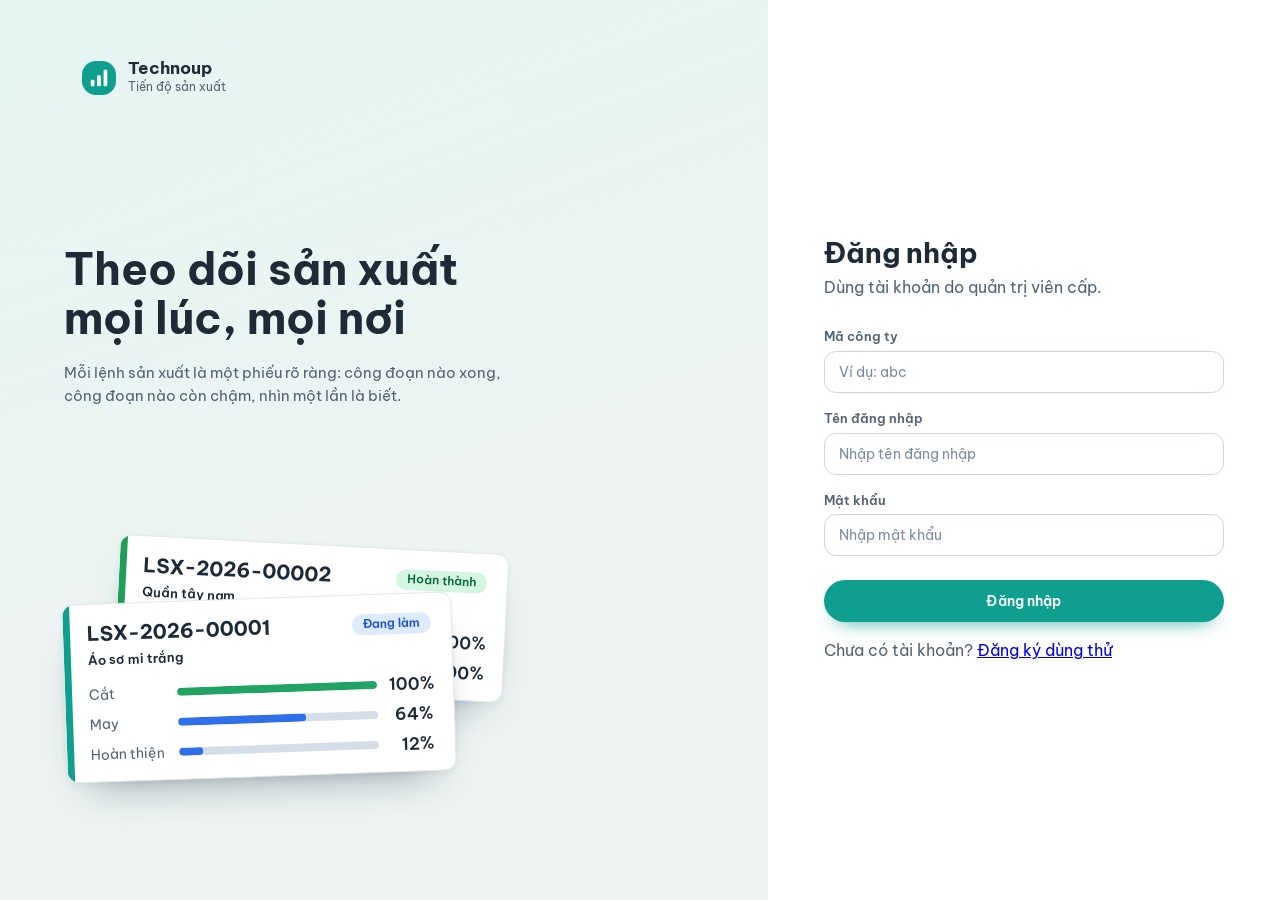
==== commit 21eac3a5: "Them dang ky tu dong: trang dang ky, trang kich hoat, link tren man dang nhap" ====
--- a/index.html
+++ b/index.html
@@ -62,12 +62,13 @@
       <div class="form-group"><label for="user">Tên đăng nhập</label><input id="user" type="text" autocomplete="username" autocapitalize="none" spellcheck="false" placeholder="Nhập tên đăng nhập"></div>
       <div class="form-group"><label for="pass">Mật khẩu</label><input id="pass" type="password" autocomplete="current-password" placeholder="Nhập mật khẩu"></div>
       <button id="login-btn" class="btn-primary" type="submit">Đăng nhập</button>
+      <p class="login-sub" style="margin:16px 0 0">Chưa có tài khoản? <a href="dang-ky.html">Đăng ký dùng thử</a></p>
     </form>
   </div>
 </div>
 
 <!-- ============ ỨNG DỤNG ============ -->
-<div id="main-app" class="app-container">
+<div id="main-app" class="app-container" data-view="list">
 
   <aside class="sidebar">
     <div class="brand">
@@ -78,10 +79,14 @@
     <nav class="sidebar-nav" aria-label="Chuyển màn hình"><a class="on" href="index.html">Lệnh sản xuất</a><a href="danh-muc.html">Danh mục</a><a href="tong-quan.html">Tổng quan</a></nav>
 
     <div class="filter-box">
-      <label class="search"><span class="sr-only">Tìm theo mã LSX</span>
-        <svg class="i"><use href="#i-search"/></svg>
-        <input id="filter-lsx" type="text" placeholder="Tìm mã LSX" autocomplete="off">
-      </label>
+      <div class="filter-row">
+        <label class="search"><span class="sr-only">Tìm theo mã LSX</span>
+          <svg class="i"><use href="#i-search"/></svg>
+          <input id="filter-lsx" type="text" placeholder="Tìm mã LSX" autocomplete="off">
+        </label>
+        <button class="filter-toggle" id="btn-filter" type="button" aria-expanded="false" aria-controls="filter-more">Bộ lọc<span class="dot"></span></button>
+      </div>
+      <div class="filter-more" id="filter-more">
       <div class="filter-grid">
         <select id="filter-customer" aria-label="Khách hàng"><option value="">Mọi khách hàng</option></select>
         <select id="filter-stage" aria-label="Công đoạn"><option value="">Mọi công đoạn</option></select>
@@ -89,6 +94,7 @@
       <div class="date-range-group">
         <div class="date-item"><label for="filter-date-from">Từ ngày</label><input id="filter-date-from" type="date"></div>
         <div class="date-item"><label for="filter-date-to">Đến ngày</label><input id="filter-date-to" type="date"></div>
+      </div>
       </div>
     </div>
 
@@ -110,6 +116,8 @@
 
   <main class="main-editor">
     <div class="editor-inner">
+
+      <div class="m-back"><button id="btn-back" type="button"><svg class="i" viewBox="0 0 24 24" style="width:20px;height:20px"><path d="m15 5-7 7 7 7"/></svg>Danh sách</button></div>
 
       <header class="editor-header">
         <div>
--- a/css/style.css
+++ b/css/style.css
@@ -754,3 +754,143 @@
 .filters .set-wrap{margin-left:auto}
 .filters .set-note{margin-left:0}
 @media(max-width:720px){.set-pop{right:auto;left:0;width:min(300px,calc(100vw - 32px))}.filters .set-wrap{margin-left:0}}
+
+/* ===== PROTOTYPE: điện thoại = 2 màn hình nối nhau (danh sách → chi tiết) ===== */
+@media (max-width:1000px){
+  html,body{height:auto;overflow:auto}
+  .app-container{display:block;padding:0;height:auto;min-height:100dvh;background:var(--mist)}
+  .sidebar{width:100%;border:0;border-radius:0;box-shadow:none;min-height:100dvh;display:flex;flex-direction:column;background:var(--mist)}
+  /* chuyển màn hình */
+  .app-container[data-view="list"] .main-editor{display:none}
+  .app-container[data-view="form"] .sidebar{display:none}
+
+  /* --- Màn danh sách --- */
+  .sidebar>.brand{padding:12px 16px 4px;margin:0}
+  .brand-mark{width:34px;height:34px;border-radius:11px}
+  .brand-text strong{font-size:16px}.brand-text span{font-size:12px}
+  .sidebar-nav{display:flex;gap:6px;padding:6px 16px 10px;margin:0;overflow-x:auto;flex-wrap:nowrap;scrollbar-width:none}
+  .sidebar-nav::-webkit-scrollbar{display:none}
+  .sidebar-nav a{flex:0 0 auto;height:38px;padding:0 16px;font-size:14px;display:inline-flex;align-items:center;border-radius:999px;white-space:nowrap}
+  .filter-box{padding:0 16px 8px;background:none;border:0}
+  .search{display:flex}
+  .filter-toggle{display:inline-flex}
+  .filter-more{display:none}
+  .filter-box.open .filter-more{display:block;margin-top:10px}
+  .lsx-list-container{flex:1;padding:6px 16px 90px;background:none;border:0;display:flex;flex-direction:column}
+  .lsx-list{max-height:none;overflow:visible;padding:0}
+  .list-header-flex{padding:6px 0 10px}
+  .btn-add-main{height:40px;padding:0 16px}
+  .sidebar-footer{position:fixed;left:0;right:0;bottom:0;z-index:40;background:rgba(255,255,255,.96);border-top:1px solid var(--line);padding:10px 16px calc(10px + env(safe-area-inset-bottom))}
+
+  /* --- Màn chi tiết --- */
+  .main-editor{padding:0 0 110px;background:var(--mist);overflow:visible}
+  .editor-inner{padding:0 16px;max-width:none}
+  .m-back{position:sticky;top:0;z-index:30;display:flex;align-items:center;gap:6px;margin:0 -16px;padding:10px 12px;background:rgba(238,244,243,.96);backdrop-filter:blur(6px);border-bottom:1px solid var(--line)}
+  .m-back button{display:inline-flex;align-items:center;gap:6px;height:40px;padding:0 12px 0 6px;border:0;background:none;color:var(--accent-ink);font:600 15px var(--font);border-radius:999px}
+    .editor-header{padding:12px 0 0}
+  .editor-header h1{font-size:26px;line-height:1.2}
+  .progress-panel{margin:12px 0;padding:0}
+  .stats{display:grid;grid-template-columns:repeat(3,1fr);gap:8px;width:100%}
+  .stats>div{padding:10px 8px;border-radius:12px}
+  .stats dd{font-size:22px;margin:0}
+  .stats dt{font-size:11.5px}
+  .master-card,.detail-card{border-radius:18px}
+  .master-card{padding:16px 14px}
+  .form-grid{gap:12px}
+  .field input,.field select{height:46px;font-size:16px} /* 16px: iPhone không tự phóng to */
+  .detail-card{padding:16px 12px 6px}
+  .card-header-flex{margin-bottom:10px}
+  .detail-table tbody tr{padding:12px;gap:10px}
+  .detail-table td input,.detail-table td select{height:44px;font-size:16px}
+  .btn-del{width:40px;height:40px}
+  .header-actions{position:fixed;left:0;right:0;bottom:0;z-index:50;padding:10px 16px calc(10px + env(safe-area-inset-bottom));background:rgba(255,255,255,.97);border-top:1px solid var(--line)}
+  .main-editor .editor-header .header-actions{display:flex}
+}
+@media (min-width:1001px){.m-back,.filter-toggle{display:none}.filter-more{display:block}}
+/* nút Bộ lọc (chỉ điện thoại) */
+.filter-row{display:flex;gap:8px;align-items:center}
+.filter-row .search{flex:1;min-width:0}
+.filter-toggle{align-items:center;gap:6px;height:44px;padding:0 14px;border:1px solid var(--line-strong);background:#fff;border-radius:12px;font:600 14px var(--font);color:var(--ink)}
+.filter-toggle[aria-expanded="true"]{background:var(--accent-soft);border-color:var(--accent);color:var(--accent-ink)}
+.filter-toggle .dot{width:8px;height:8px;border-radius:50%;background:var(--accent);display:none}
+.filter-toggle.has .dot{display:inline-block}
+
+/* ===== Điện thoại: Danh mục + Tổng quan (dùng chung thanh đầu trang) ===== */
+@media (max-width:720px){
+  /* thanh đầu: 2 hàng gọn */
+  .topbar{gap:6px 10px;padding:8px 12px 6px;flex-wrap:wrap;position:static}
+  .topbar .brand{margin-right:auto}
+  .topbar .brand-mark{width:32px;height:32px;border-radius:10px}
+  .topbar .brand-text strong{font-size:15px}.topbar .brand-text span{display:none}
+  .top-user{gap:6px}.top-user .user-info{display:none}
+  .top-user .logout{font-size:0;gap:0;width:40px;height:40px;padding:0;display:grid;place-items:center;border-radius:12px}
+  .top-user .logout .i{width:20px!important;height:20px!important}
+  .nav{order:3;width:100%;gap:6px;overflow-x:auto;flex-wrap:nowrap;scrollbar-width:none;padding-bottom:2px}
+  .nav::-webkit-scrollbar{display:none}
+  .nav-a{flex:0 0 auto;height:38px;display:inline-flex;align-items:center;padding:0 16px;background:var(--idle-soft);white-space:nowrap}
+  .page{padding:14px 14px 88px}
+  .page h1{font-size:24px}.page .lead{font-size:13px;margin-bottom:12px}
+
+  /* Danh mục */
+  .tabs{flex-wrap:nowrap;overflow-x:auto;scrollbar-width:none;margin:0 -14px 12px;padding:0 14px}
+  .tabs::-webkit-scrollbar{display:none}
+  .tab{flex:0 0 auto;height:40px;padding:0 14px}
+  .tools{gap:10px}
+  .tools .search{max-width:none;min-width:0;flex:1 1 100%}
+  .tools .search input{height:46px;font-size:16px}
+  .tools .sp{margin-left:0;width:100%;justify-content:center;height:46px}
+  .cat-card{padding:2px 14px 6px;border-radius:16px}
+  .ib{width:44px;height:44px;border-radius:12px}
+  .cat-table .acts{gap:8px}
+
+  /* Tổng quan */
+  .clock{display:none}
+  .db-head{margin-bottom:10px}
+  .tiles{gap:10px;margin-bottom:12px}
+  .tile{min-height:84px;padding:12px 14px;border-radius:16px}
+  .tile small{font-size:13px}.tile b{font-size:28px}
+  .filters{flex-wrap:nowrap;overflow-x:auto;scrollbar-width:none;margin:0 -14px 8px;padding:0 14px;gap:6px}
+  .filters::-webkit-scrollbar{display:none}
+  .fchip{flex:0 0 auto;height:40px;padding:0 14px;font-size:13.5px;white-space:nowrap}
+  .filters .set-wrap{margin-left:auto;flex:0 0 auto;position:sticky;right:-14px;padding-left:10px;background:linear-gradient(90deg,rgba(255,255,255,0),#fff 10px)}
+  .btn-set{height:40px;padding:0 14px}
+  .set-pop{position:fixed;left:14px;right:14px;bottom:14px;top:auto;width:auto;max-height:80dvh;overflow:auto}
+  .set-pop .field input{height:46px;font-size:16px}
+  .set-actions button{height:44px;flex:1}
+  .set-note{margin:0 0 10px!important}
+  .blocks{gap:12px}
+  .blk{border-radius:16px}
+  .blk-h{padding:12px 14px;gap:8px}
+  .blk-p b{font-size:20px}
+  .blk-late{text-align:left}
+  /* công đoạn: 4 dòng gọn thay vì 7 ô xếp dọc */
+  .st tr{grid-template-columns:1fr 1fr;gap:6px 10px;padding:12px 14px}
+  .st td::before{display:inline;font-size:12px;color:var(--ink-2);font-weight:600;margin:0 6px 0 0}
+  .st td:nth-child(1){grid-column:1;grid-row:1;font-size:15px}.st td:nth-child(1)::before{display:none}
+  .st td:nth-child(5){grid-column:2;grid-row:1;text-align:right}.st td:nth-child(5)::before{display:none}
+  .st td:nth-child(4){grid-column:1/-1;grid-row:2}.st td:nth-child(4)::before{display:none}
+  .st td:nth-child(4) .rate{width:100%}.st td:nth-child(4) .rate .mini-ruler{flex:1;width:auto}
+  .st td:nth-child(2){grid-column:1;grid-row:3;font-size:13px}
+  .st td:nth-child(3){grid-column:2;grid-row:3;font-size:13px}
+  .st td:nth-child(6){grid-column:1;grid-row:4;font-size:13px;color:var(--ink-2)}
+  .st td:nth-child(7){grid-column:2;grid-row:4;font-size:13px;color:var(--ink-2)}
+  .st td:nth-child(6)::before{content:'Bởi'}
+  .st td.num{text-align:left}
+  .st tr.row-late{background:#FFF1EF}.st tr.row-late td{background:none}
+  .log{padding:14px;border-radius:16px}
+  .log-i{grid-template-columns:62px 1fr;font-size:13.5px}
+}
+
+/* ===== Đăng nhập trên điện thoại: không cắt chữ, cuộn được khi màn thấp ===== */
+@media (max-width:1000px){
+  #login-screen{overflow-y:auto;-webkit-overflow-scrolling:touch}
+  .login-wrap{height:auto;min-height:100%;grid-template-rows:auto auto;align-content:start}
+  .login-hero{overflow:visible;padding:20px 20px 18px;gap:12px}
+  .login-hero h2{font-size:30px;line-height:1.15;max-width:none}
+  .login-hero .hero-copy{font-size:14px!important;margin-top:8px}
+  .login-card{padding:22px 20px 40px;max-width:none}
+  .login-card h2{font-size:26px}
+  .login-card input{height:46px;font-size:16px}
+  .login-card .btn-primary{height:48px}
+}
+@media (max-width:1000px) and (max-height:620px){ .login-hero .hero-copy{display:none} }
